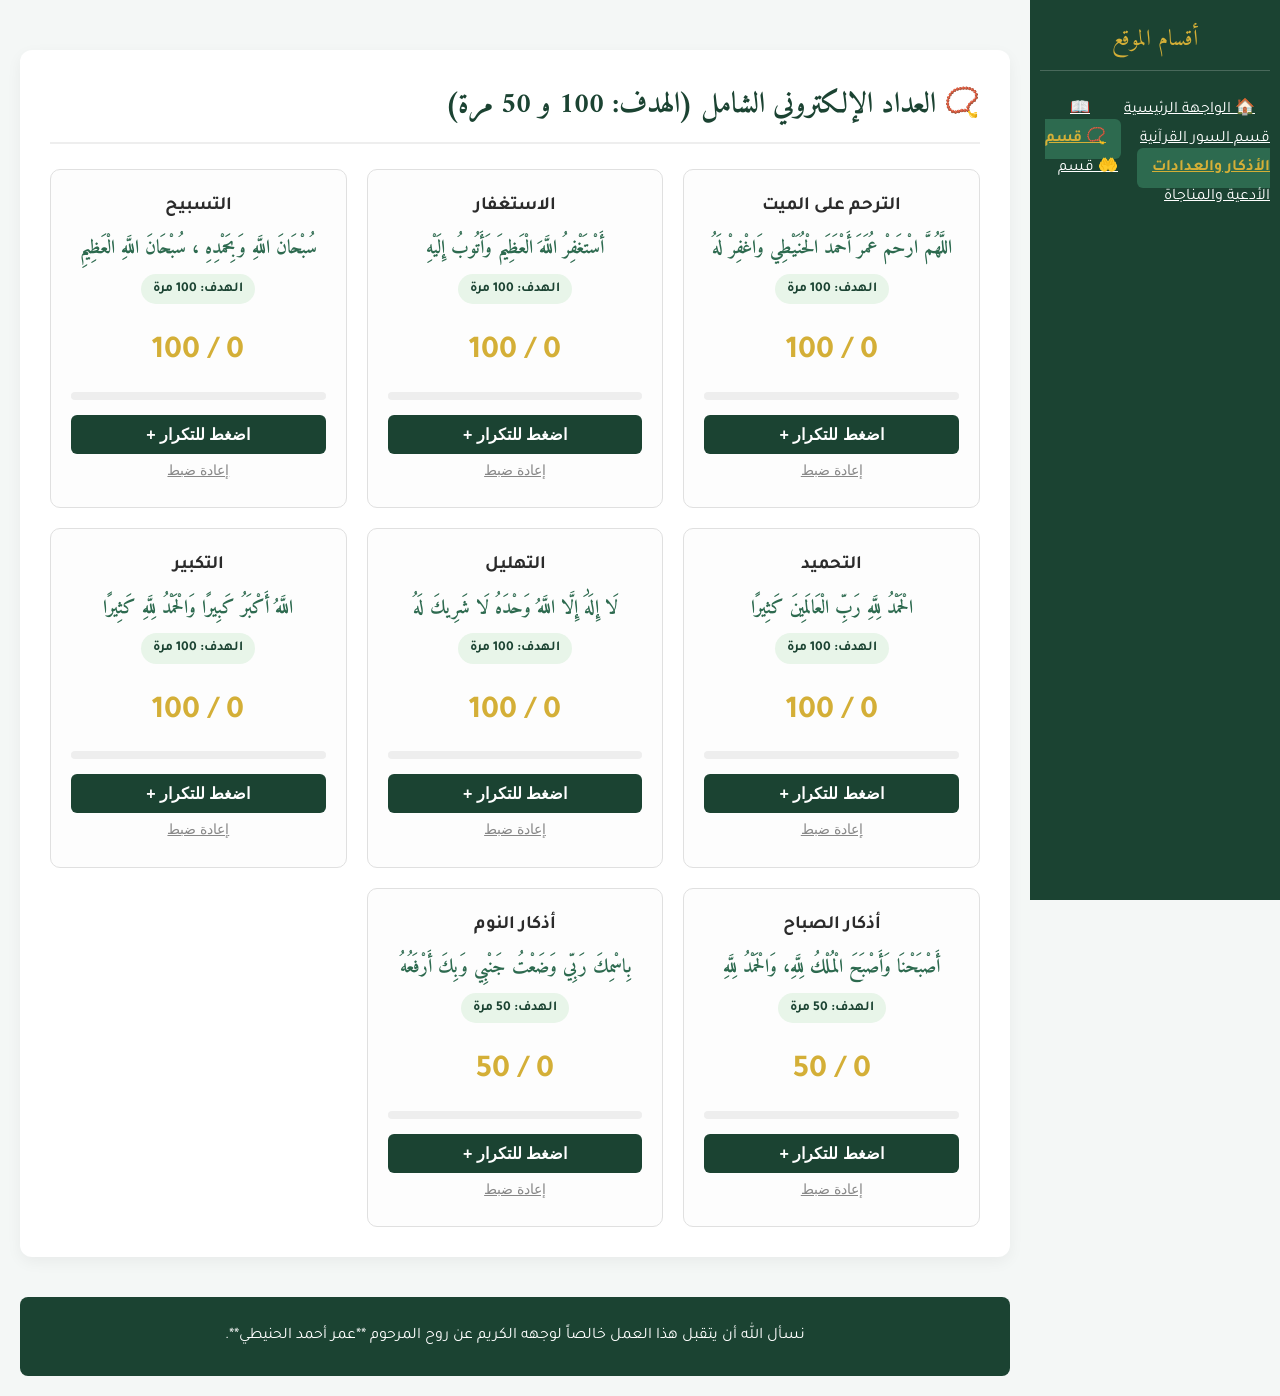
==== adhkar.html @ ff8c8790 "Create adhkar.html" ====
<!DOCTYPE html>
<html lang="ar" dir="rtl">
<head>
    <meta charset="UTF-8">
    <meta name="viewport" content="width=device-width, initial-scale=1.0">
    <title>الأذكار والعدادات - عمر أحمد الحنيطي</title>
    <link rel="stylesheet" href="style.css">
    <link rel="preconnect" href="https://fonts.googleapis.com">
    <link rel="preconnect" href="https://fonts.gstatic.com" crossorigin>
    <link href="https://fonts.googleapis.com/css2?family=Amiri:wght@400;700&family=Tajawal:wght@400;500;700&display=swap" rel="stylesheet">
</head>
<body>

    <aside class="sidebar">
        <div class="sidebar-title">أقسام الموقع</div>
        <a href="index.html" class="nav-btn">🏠 الواجهة الرئيسية</a>
        <a href="surahs.html" class="nav-btn">📖 قسم السور القرآنية</a>
        <a href="adhkar.html" class="nav-btn active">📿 قسم الأذكار والعدادات</a>
        <a href="duas.html" class="nav-btn">🤲 قسم الأدعية والمناجاة</a>
    </aside>

    <div class="main-content">
        <main class="container" style="padding-top: 30px;">
            <section class="card">
                <h2><span class="icon">📿</span> العداد الإلكتروني الشامل (الهدف: 100 و 50 مرة)</h2>
                <div class="counter-grid">
                    
                    <div class="counter-card">
                        <h3>الترحم على الميت</h3>
                        <p class="dhikr-text">اللَّهُمَّ ارْحَمْ عُمَرَ أَحْمَدَ الْحُنَيْطِي وَاغْفِرْ لَهُ</p>
                        <div class="target-badge">الهدف: 100 مرة</div>
                        <div class="count-display"><span id="taraham-count">0</span> / 100</div>
                        <div class="progress-bar"><div class="progress-fill" id="taraham-progress"></div></div>
                        <button class="btn-count" onclick="increment('taraham', 100)">اضغط للتكرار +</button>
                        <button class="btn-reset" onclick="resetCount('taraham')">إعادة ضبط</button>
                    </div>

                    <div class="counter-card">
                        <h3>الاستغفار</h3>
                        <p class="dhikr-text">أَسْتَغْفِرُ اللَّهَ الْعَظِيمَ وَأَتُوبُ إِلَيْهِ</p>
                        <div class="target-badge">الهدف: 100 مرة</div>
                        <div class="count-display"><span id="istighfar-count">0</span> / 100</div>
                        <div class="progress-bar"><div class="progress-fill" id="istighfar-progress"></div></div>
                        <button class="btn-count" onclick="increment('istighfar', 100)">اضغط للتكرار +</button>
                        <button class="btn-reset" onclick="resetCount('istighfar')">إعادة ضبط</button>
                    </div>

                    <div class="counter-card">
                        <h3>التسبيح</h3>
                        <p class="dhikr-text">سُبْحَانَ اللَّهِ وَبِحَمْدِهِ ، سُبْحَانَ اللَّهِ الْعَظِيمِ</p>
                        <div class="target-badge">الهدف: 100 مرة</div>
                        <div class="count-display"><span id="tasbeeh-count">0</span> / 100</div>
                        <div class="progress-bar"><div class="progress-fill" id="tasbeeh-progress"></div></div>
                        <button class="btn-count" onclick="increment('tasbeeh', 100)">اضغط للتكرار +</button>
                        <button class="btn-reset" onclick="resetCount('tasbeeh')">إعادة ضبط</button>
                    </div>

                    <div class="counter-card">
                        <h3>التحميد</h3>
                        <p class="dhikr-text">الْحَمْدُ لِلَّهِ رَبِّ الْعَالَمِينَ كَثِيرًا</p>
                        <div class="target-badge">الهدف: 100 مرة</div>
                        <div class="count-display"><span id="tahmeed-count">0</span> / 100</div>
                        <div class="progress-bar"><div class="progress-fill" id="tahmeed-progress"></div></div>
                        <button class="btn-count" onclick="increment('tahmeed', 100)">اضغط للتكرار +</button>
                        <button class="btn-reset" onclick="resetCount('tahmeed')">إعادة ضبط</button>
                    </div>

                    <div class="counter-card">
                        <h3>التهليل</h3>
                        <p class="dhikr-text">لَا إِلَٰهَ إِلَّا اللَّهُ وَحْدَهُ لَا شَرِيكَ لَهُ</p>
                        <div class="target-badge">الهدف: 100 مرة</div>
                        <div class="count-display"><span id="tahleel-count">0</span> / 100</div>
                        <div class="progress-bar"><div class="progress-fill" id="tahleel-progress"></div></div>
                        <button class="btn-count" onclick="increment('tahleel', 100)">اضغط للتكرار +</button>
                        <button class="btn-reset" onclick="resetCount('tahleel')">إعادة ضبط</button>
                    </div>

                    <div class="counter-card">
                        <h3>التكبير</h3>
                        <p class="dhikr-text">اللَّهُ أَكْبَرُ كَبِيرًا وَالْحَمْدُ لِلَّهِ كَثِيرًا</p>
                        <div class="target-badge">الهدف: 100 مرة</div>
                        <div class="count-display"><span id="takbeer-count">0</span> / 100</div>
                        <div class="progress-bar"><div class="progress-fill" id="takbeer-progress"></div></div>
                        <button class="btn-count" onclick="increment('takbeer', 100)">اضغط للتكرار +</button>
                        <button class="btn-reset" onclick="resetCount('takbeer')">إعادة ضبط</button>
                    </div>

                    <div class="counter-card">
                        <h3>أذكار الصباح</h3>
                        <p class="dhikr-text">أَصْبَحْنَا وَأَصْبَحَ الْمُلْكُ لِلَّهِ، وَالْحَمْدُ لِلَّهِ</p>
                        <div class="target-badge">الهدف: 50 مرة</div>
                        <div class="count-display"><span id="sabah-count">0</span> / 50</div>
                        <div class="progress-bar"><div class="progress-fill" id="sabah-progress"></div></div>
                        <button class="btn-count" onclick="increment('sabah', 50)">اضغط للتكرار +</button>
                        <button class="btn-reset" onclick="resetCount('sabah')">إعادة ضبط</button>
                    </div>

                    <div class="counter-card">
                        <h3>أذكار النوم</h3>
                        <p class="dhikr-text">بِاسْمِكَ رَبِّي وَضَعْتُ جَنْبِي وَبِكَ أَرْفَعُهُ</p>
                        <div class="target-badge">الهدف: 50 مرة</div>
                        <div class="count-display"><span id="nawm-count">0</span> / 50</div>
                        <div class="progress-bar"><div class="progress-fill" id="nawm-progress"></div></div>
                        <button class="btn-count" onclick="increment('nawm', 50)">اضغط للتكرار +</button>
                        <button class="btn-reset" onclick="resetCount('nawm')">إعادة ضبط</button>
                    </div>

                </div>
            </section>
        </main>

        <footer>
            <div class="container">
                <p>نسأل الله أن يتقبل هذا العمل خالصاً لوجهه الكريم عن روح المرحوم **عمر أحمد الحنيطي**.</p>
            </div>
        </footer>
    </div>

    <script src="script.js"></script>
</body>
</html>
---- style.css ----
:root {
    --primary-color: #1b4332;
    --secondary-color: #2d6a4f;
    --accent-color: #d4af37;
    --bg-color: #f4f7f6;
    --card-bg: #ffffff;
    --text-color: #2b2b2b;
}

* { box-sizing: border-box; margin: 0; padding: 0; }
body { font-family: 'Tajawal', sans-serif; background-color: var(--bg-color); color: var(--text-color); line-height: 1.8; display: flex; }

/* الشريط الجانبي للتنقل */
.sidebar {
    width: 250px;
    background: var(--primary-color);
    color: white;
    min-height: 100vh;
    padding: 20px 10px;
    position: fixed;
    right: 0;
    top: 0;
}

.sidebar-title {
    font-family: 'Amiri', serif;
    font-size: 1.4rem;
    color: var(--accent-color);
    text-align: center;
    margin-bottom: 25px;
    border-bottom: 1px solid rgba(255,255,255,0.2);
    padding-bottom: 10px;
}

.nav-btn {
    width: 100%;
    background: none;
    border: none;
    color: white;
    padding: 12px 15px;
    text-align: right;
    font-size: 1rem;
    cursor: pointer;
    border-radius: 6px;
    margin-bottom: 8px;
    transition: background 0.3s;
    font-family: 'Tajawal', sans-serif;
}

.nav-btn:hover, .nav-btn.active {
    background: var(--secondary-color);
    color: var(--accent-color);
    font-weight: bold;
}

/* المحتوى الرئيسي */
.main-content {
    margin-right: 250px;
    width: calc(100% - 250px);
    padding: 20px;
}

.hidden { display: none; }

.hero {
    background: linear-gradient(135deg, var(--primary-color), var(--secondary-color));
    color: #ffffff; text-align: center; padding: 40px 20px; border-radius: 12px; border-bottom: 5px solid var(--accent-color); margin-bottom: 25px;
}
.bismillah { font-family: 'Amiri', serif; font-size: 1.4rem; color: var(--accent-color); display: block; }
.welcome-msg { font-size: 1.4rem; font-weight: 500; margin-top: 10px; }
.hero .name { font-family: 'Amiri', serif; font-size: 2.6rem; color: var(--accent-color); margin: 10px 0; }

.fatiha-box { background: rgba(255,255,255,0.1); padding: 20px; border-radius: 10px; margin-top: 20px; border: 1px solid var(--accent-color); }
.fatiha-box h3 { font-family: 'Amiri', serif; color: var(--accent-color); font-size: 1.5rem; }

.card { background: var(--card-bg); border-radius: 12px; padding: 30px; box-shadow: 0 5px 15px rgba(0,0,0,0.05); }
.card h2 { font-family: 'Amiri', serif; color: var(--primary-color); border-bottom: 2px solid #eee; padding-bottom: 10px; margin-bottom: 25px; font-size: 1.8rem; }

.sub-header { font-family: 'Amiri', serif; color: var(--secondary-color); font-size: 1.3rem; margin-bottom: 15px; border-right: 4px solid var(--accent-color); padding-right: 10px; }

.quran-item { background: #fafafa; border-right: 4px solid var(--secondary-color); padding: 20px; margin-bottom: 20px; border-radius: 8px; }
.reciter-select select { padding: 5px 10px; border-radius: 4px; border: 1px solid #ccc; font-family: 'Tajawal', sans-serif; }
.quran-item audio { width: 100%; margin-top: 10px; }

.counter-grid { display: grid; grid-template-columns: repeat(auto-fit, minmax(260px, 1fr)); gap: 20px; }
.counter-card { background: #fdfdfd; border: 1px solid #e0e0e0; border-radius: 10px; padding: 20px; text-align: center; }

.target-badge { display: inline-block; background: #e8f5e9; color: var(--primary-color); padding: 3px 12px; border-radius: 20px; font-size: 0.85rem; font-weight: bold; margin-bottom: 10px; }
.dhikr-text { font-family: 'Amiri', serif; font-size: 1.2rem; font-weight: bold; color: var(--secondary-color); min-height: 50px; display: flex; align-items: center; justify-content: center; }

.count-display { font-size: 2rem; font-weight: bold; color: var(--accent-color); margin: 10px 0; }
.progress-bar { width: 100%; height: 8px; background: #eee; border-radius: 4px; overflow: hidden; margin-bottom: 15px; }
.progress-fill { height: 100%; width: 0%; background: var(--accent-color); transition: width 0.3s ease; }

.btn-count { width: 100%; background-color: var(--primary-color); color: white; border: none; padding: 10px; font-size: 1rem; font-weight: bold; border-radius: 6px; cursor: pointer; }
.btn-reset { background: none; border: none; color: #888; font-size: 0.85rem; margin-top: 8px; cursor: pointer; text-decoration: underline; }

.dua-grid { display: grid; grid-template-columns: repeat(auto-fit, minmax(280px, 1fr)); gap: 15px; }
.dua-box { background: #fafafa; border-right: 4px solid var(--accent-color); padding: 15px; border-radius: 6px; font-family: 'Amiri', serif; font-size: 1.2rem; }

footer { text-align: center; padding: 25px 0; background: var(--primary-color); color: white; margin-top: 40px; border-radius: 8px; }
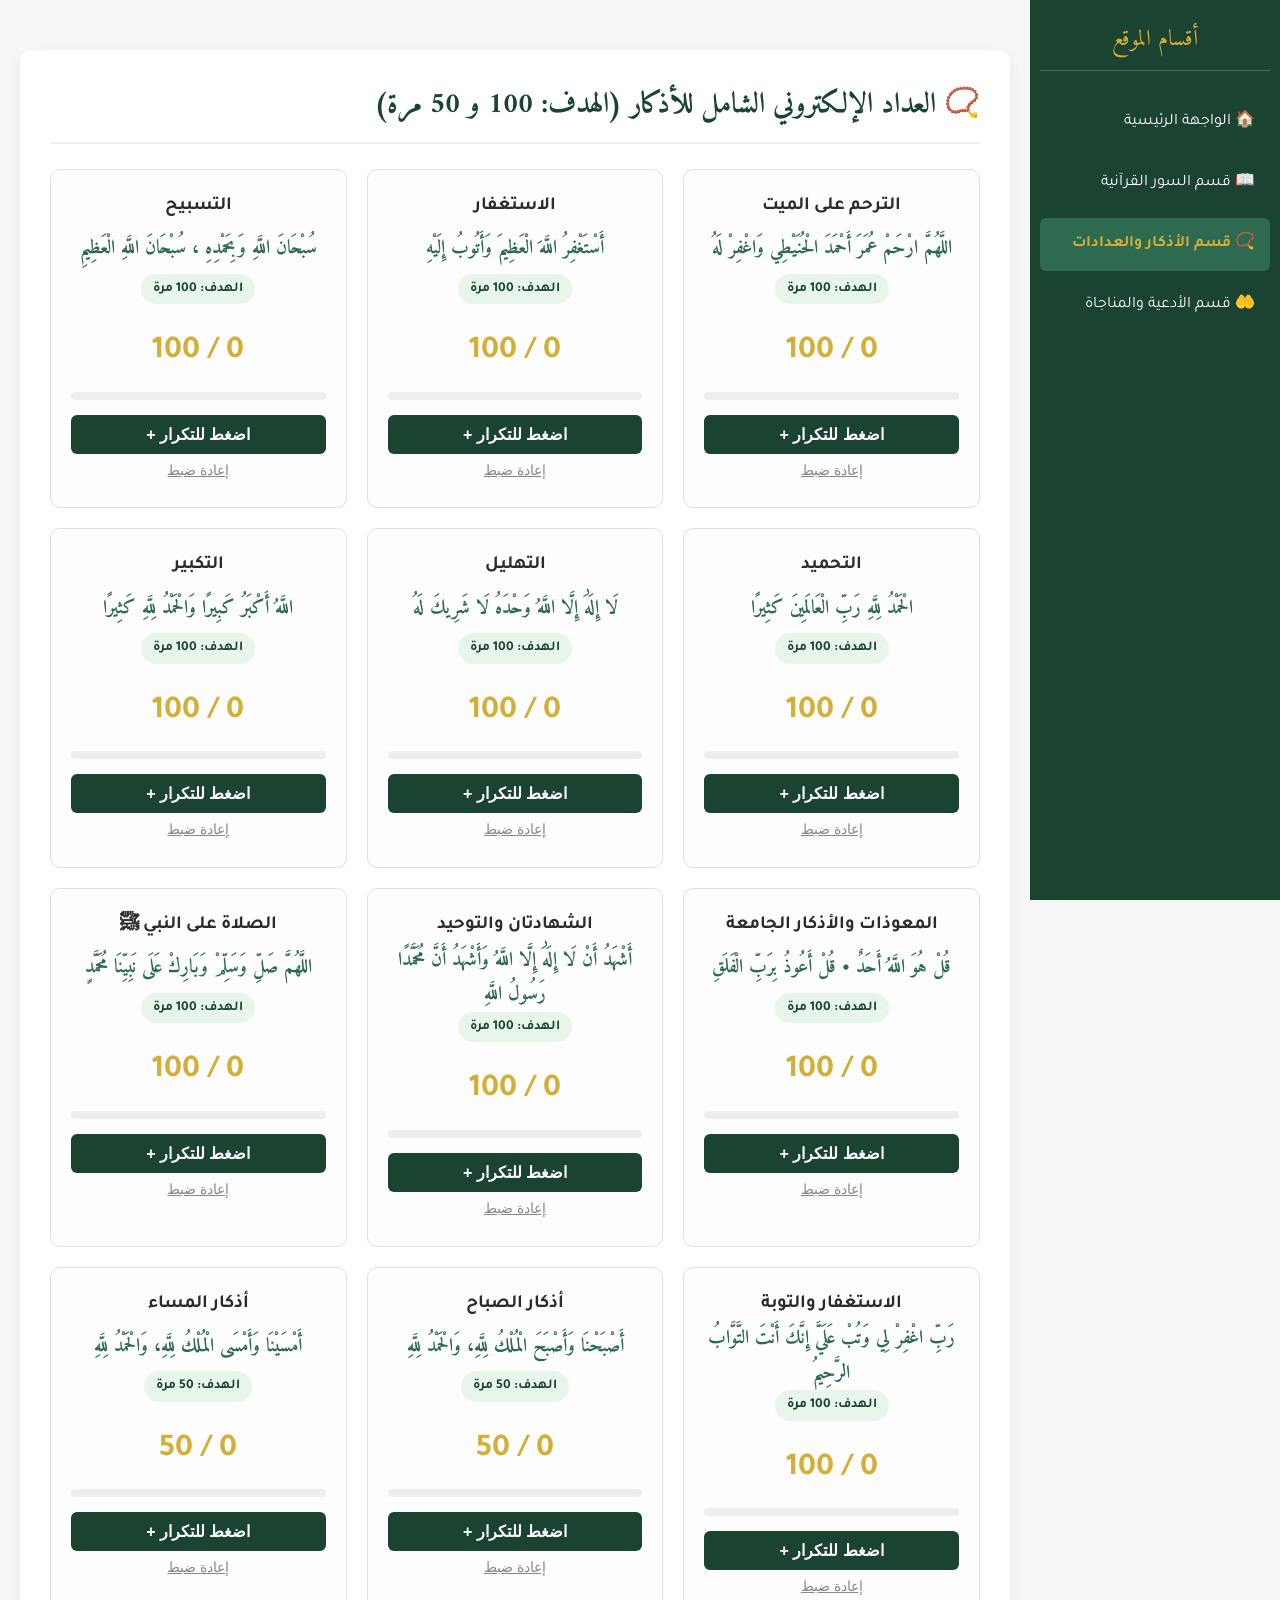
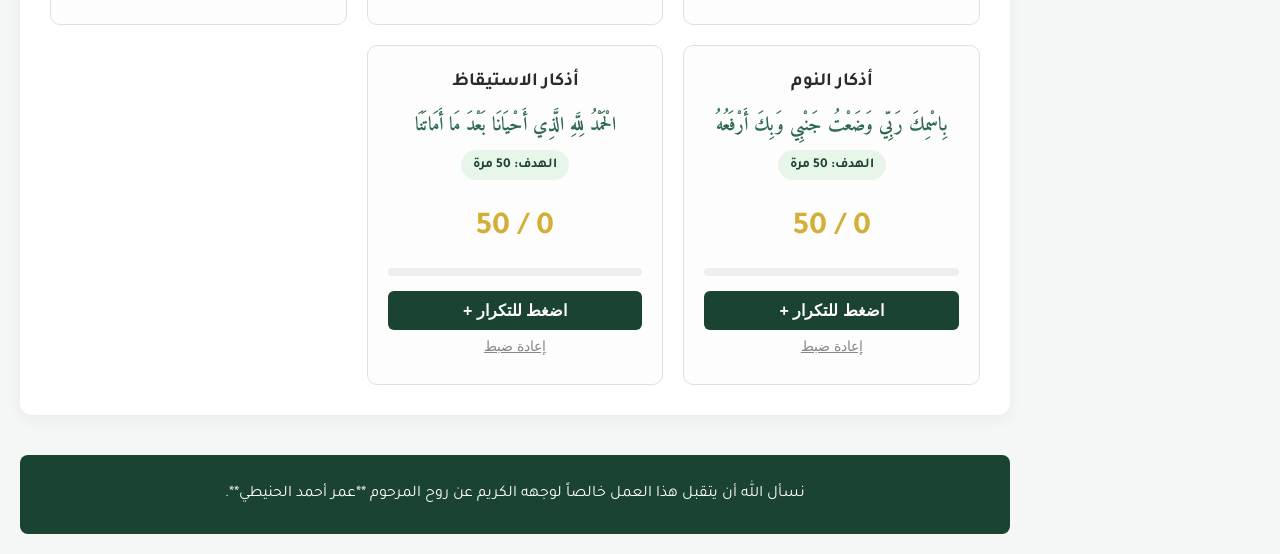
==== commit 28ac6880: "Update adhkar.html" ====
--- a/adhkar.html
+++ b/adhkar.html
@@ -22,7 +22,7 @@
     <div class="main-content">
         <main class="container" style="padding-top: 30px;">
             <section class="card">
-                <h2><span class="icon">📿</span> العداد الإلكتروني الشامل (الهدف: 100 و 50 مرة)</h2>
+                <h2><span class="icon">📿</span> العداد الإلكتروني الشامل للأذكار (الهدف: 100 و 50 مرة)</h2>
                 <div class="counter-grid">
                     
                     <div class="counter-card">
@@ -86,6 +86,46 @@
                     </div>
 
                     <div class="counter-card">
+                        <h3>المعوذات والأذكار الجامعة</h3>
+                        <p class="dhikr-text">قُلْ هُوَ اللَّهُ أَحَدٌ • قُلْ أَعُوذُ بِرَبِّ الْفَلَقِ</p>
+                        <div class="target-badge">الهدف: 100 مرة</div>
+                        <div class="count-display"><span id="muawidhat-count">0</span> / 100</div>
+                        <div class="progress-bar"><div class="progress-fill" id="muawidhat-progress"></div></div>
+                        <button class="btn-count" onclick="increment('muawidhat', 100)">اضغط للتكرار +</button>
+                        <button class="btn-reset" onclick="resetCount('muawidhat')">إعادة ضبط</button>
+                    </div>
+
+                    <div class="counter-card">
+                        <h3>الشهادتان والتوحيد</h3>
+                        <p class="dhikr-text">أَشْهَدُ أَنْ لَا إِلَٰهَ إِلَّا اللَّهُ وَأَشْهَدُ أَنَّ مُحَمَّدًا رَسُولُ اللَّهِ</p>
+                        <div class="target-badge">الهدف: 100 مرة</div>
+                        <div class="count-display"><span id="shahaada-count">0</span> / 100</div>
+                        <div class="progress-bar"><div class="progress-fill" id="shahaada-progress"></div></div>
+                        <button class="btn-count" onclick="increment('shahaada', 100)">اضغط للتكرار +</button>
+                        <button class="btn-reset" onclick="resetCount('shahaada')">إعادة ضبط</button>
+                    </div>
+
+                    <div class="counter-card">
+                        <h3>الصلاة على النبي ﷺ</h3>
+                        <p class="dhikr-text">اللَّهُمَّ صَلِّ وَسَلِّمْ وَبَارِكْ عَلَى نَبِيِّنَا مُحَمَّدٍ</p>
+                        <div class="target-badge">الهدف: 100 مرة</div>
+                        <div class="count-display"><span id="salawat-count">0</span> / 100</div>
+                        <div class="progress-bar"><div class="progress-fill" id="salawat-progress"></div></div>
+                        <button class="btn-count" onclick="increment('salawat', 100)">اضغط للتكرار +</button>
+                        <button class="btn-reset" onclick="resetCount('salawat')">إعادة ضبط</button>
+                    </div>
+
+                    <div class="counter-card">
+                        <h3>الاستغفار والتوبة</h3>
+                        <p class="dhikr-text">رَبِّ اغْفِرْ لِي وَتُبْ عَلَيَّ إِنَّكَ أَنْتَ التَّوَّابُ الرَّحِيمُ</p>
+                        <div class="target-badge">الهدف: 100 مرة</div>
+                        <div class="count-display"><span id="tawba-count">0</span> / 100</div>
+                        <div class="progress-bar"><div class="progress-fill" id="tawba-progress"></div></div>
+                        <button class="btn-count" onclick="increment('tawba', 100)">اضغط للتكرار +</button>
+                        <button class="btn-reset" onclick="resetCount('tawba')">إعادة ضبط</button>
+                    </div>
+
+                    <div class="counter-card">
                         <h3>أذكار الصباح</h3>
                         <p class="dhikr-text">أَصْبَحْنَا وَأَصْبَحَ الْمُلْكُ لِلَّهِ، وَالْحَمْدُ لِلَّهِ</p>
                         <div class="target-badge">الهدف: 50 مرة</div>
@@ -96,6 +136,16 @@
                     </div>
 
                     <div class="counter-card">
+                        <h3>أذكار المساء</h3>
+                        <p class="dhikr-text">أَمْسَيْنَا وَأَمْسَى الْمُلْكُ لِلَّهِ، وَالْحَمْدُ لِلَّهِ</p>
+                        <div class="target-badge">الهدف: 50 مرة</div>
+                        <div class="count-display"><span id="masaa-count">0</span> / 50</div>
+                        <div class="progress-bar"><div class="progress-fill" id="masaa-progress"></div></div>
+                        <button class="btn-count" onclick="increment('masaa', 50)">اضغط للتكرار +</button>
+                        <button class="btn-reset" onclick="resetCount('masaa')">إعادة ضبط</button>
+                    </div>
+
+                    <div class="counter-card">
                         <h3>أذكار النوم</h3>
                         <p class="dhikr-text">بِاسْمِكَ رَبِّي وَضَعْتُ جَنْبِي وَبِكَ أَرْفَعُهُ</p>
                         <div class="target-badge">الهدف: 50 مرة</div>
@@ -103,6 +153,16 @@
                         <div class="progress-bar"><div class="progress-fill" id="nawm-progress"></div></div>
                         <button class="btn-count" onclick="increment('nawm', 50)">اضغط للتكرار +</button>
                         <button class="btn-reset" onclick="resetCount('nawm')">إعادة ضبط</button>
+                    </div>
+
+                    <div class="counter-card">
+                        <h3>أذكار الاستيقاظ</h3>
+                        <p class="dhikr-text">الْحَمْدُ لِلَّهِ الَّذِي أَحْيَانَا بَعْدَ مَا أَمَاتَنَا</p>
+                        <div class="target-badge">الهدف: 50 مرة</div>
+                        <div class="count-display"><span id="istiyqath-count">0</span> / 50</div>
+                        <div class="progress-bar"><div class="progress-fill" id="istiyqath-progress"></div></div>
+                        <button class="btn-count" onclick="increment('istiyqath', 50)">اضغط للتكرار +</button>
+                        <button class="btn-reset" onclick="resetCount('istiyqath')">إعادة ضبط</button>
                     </div>
 
                 </div>
--- a/style.css
+++ b/style.css
@@ -33,6 +33,7 @@
 }
 
 .nav-btn {
+    display: block;
     width: 100%;
     background: none;
     border: none;
@@ -40,6 +41,7 @@
     padding: 12px 15px;
     text-align: right;
     font-size: 1rem;
+    text-decoration: none;
     cursor: pointer;
     border-radius: 6px;
     margin-bottom: 8px;
@@ -60,27 +62,29 @@
     padding: 20px;
 }
 
-.hidden { display: none; }
-
 .hero {
     background: linear-gradient(135deg, var(--primary-color), var(--secondary-color));
-    color: #ffffff; text-align: center; padding: 40px 20px; border-radius: 12px; border-bottom: 5px solid var(--accent-color); margin-bottom: 25px;
+    color: #ffffff; text-align: center; padding: 50px 20px; border-radius: 12px; border-bottom: 5px solid var(--accent-color); margin-bottom: 25px;
 }
 .bismillah { font-family: 'Amiri', serif; font-size: 1.4rem; color: var(--accent-color); display: block; }
-.welcome-msg { font-size: 1.4rem; font-weight: 500; margin-top: 10px; }
-.hero .name { font-family: 'Amiri', serif; font-size: 2.6rem; color: var(--accent-color); margin: 10px 0; }
+.welcome-msg { font-size: 1.5rem; font-weight: 500; margin-top: 10px; }
+.hero .name { font-family: 'Amiri', serif; font-size: 2.8rem; color: var(--accent-color); margin: 10px 0; }
+.dua-header { font-size: 1.1rem; opacity: 0.9; }
 
-.fatiha-box { background: rgba(255,255,255,0.1); padding: 20px; border-radius: 10px; margin-top: 20px; border: 1px solid var(--accent-color); }
-.fatiha-box h3 { font-family: 'Amiri', serif; color: var(--accent-color); font-size: 1.5rem; }
+.fatiha-box { background: rgba(255,255,255,0.1); padding: 25px; border-radius: 10px; margin-top: 25px; border: 1px solid var(--accent-color); }
+.fatiha-box h3 { font-family: 'Amiri', serif; color: var(--accent-color); font-size: 1.6rem; margin-bottom: 10px; }
 
 .card { background: var(--card-bg); border-radius: 12px; padding: 30px; box-shadow: 0 5px 15px rgba(0,0,0,0.05); }
 .card h2 { font-family: 'Amiri', serif; color: var(--primary-color); border-bottom: 2px solid #eee; padding-bottom: 10px; margin-bottom: 25px; font-size: 1.8rem; }
 
-.sub-header { font-family: 'Amiri', serif; color: var(--secondary-color); font-size: 1.3rem; margin-bottom: 15px; border-right: 4px solid var(--accent-color); padding-right: 10px; }
+.sub-header { font-family: 'Amiri', serif; color: var(--secondary-color); font-size: 1.4rem; margin-bottom: 15px; border-right: 4px solid var(--accent-color); padding-right: 10px; }
 
 .quran-item { background: #fafafa; border-right: 4px solid var(--secondary-color); padding: 20px; margin-bottom: 20px; border-radius: 8px; }
+.reciter-select { margin-bottom: 10px; font-weight: bold; }
 .reciter-select select { padding: 5px 10px; border-radius: 4px; border: 1px solid #ccc; font-family: 'Tajawal', sans-serif; }
-.quran-item audio { width: 100%; margin-top: 10px; }
+.quran-item audio { width: 100%; margin-top: 5px; }
+
+.quran-text { font-family: 'Amiri', serif; font-size: 1.3rem; color: #333; line-height: 2.2; background: #fff; padding: 15px; border-radius: 6px; border: 1px solid #eee; }
 
 .counter-grid { display: grid; grid-template-columns: repeat(auto-fit, minmax(260px, 1fr)); gap: 20px; }
 .counter-card { background: #fdfdfd; border: 1px solid #e0e0e0; border-radius: 10px; padding: 20px; text-align: center; }
@@ -93,9 +97,11 @@
 .progress-fill { height: 100%; width: 0%; background: var(--accent-color); transition: width 0.3s ease; }
 
 .btn-count { width: 100%; background-color: var(--primary-color); color: white; border: none; padding: 10px; font-size: 1rem; font-weight: bold; border-radius: 6px; cursor: pointer; }
+.btn-count:hover { background-color: var(--secondary-color); }
 .btn-reset { background: none; border: none; color: #888; font-size: 0.85rem; margin-top: 8px; cursor: pointer; text-decoration: underline; }
 
 .dua-grid { display: grid; grid-template-columns: repeat(auto-fit, minmax(280px, 1fr)); gap: 15px; }
 .dua-box { background: #fafafa; border-right: 4px solid var(--accent-color); padding: 15px; border-radius: 6px; font-family: 'Amiri', serif; font-size: 1.2rem; }
+.dua-num { font-weight: bold; color: var(--primary-color); margin-left: 8px; }
 
 footer { text-align: center; padding: 25px 0; background: var(--primary-color); color: white; margin-top: 40px; border-radius: 8px; }
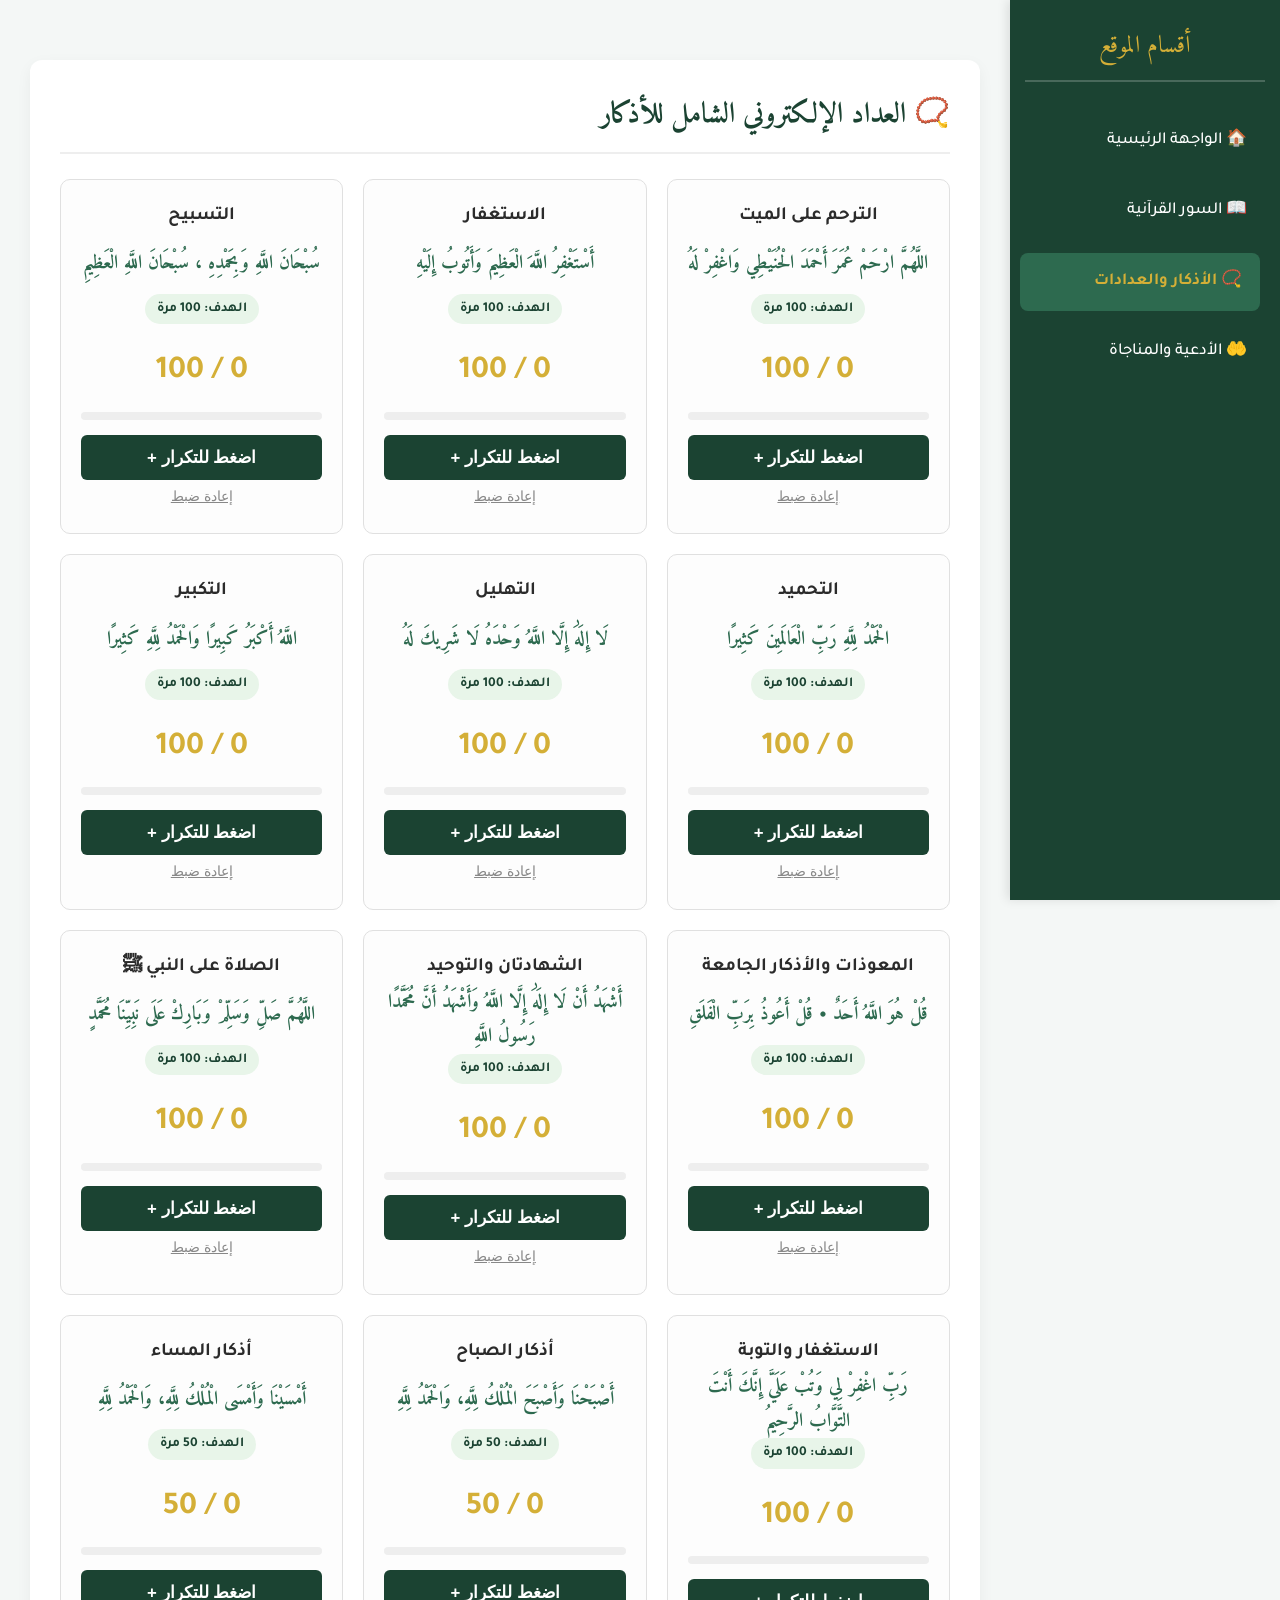
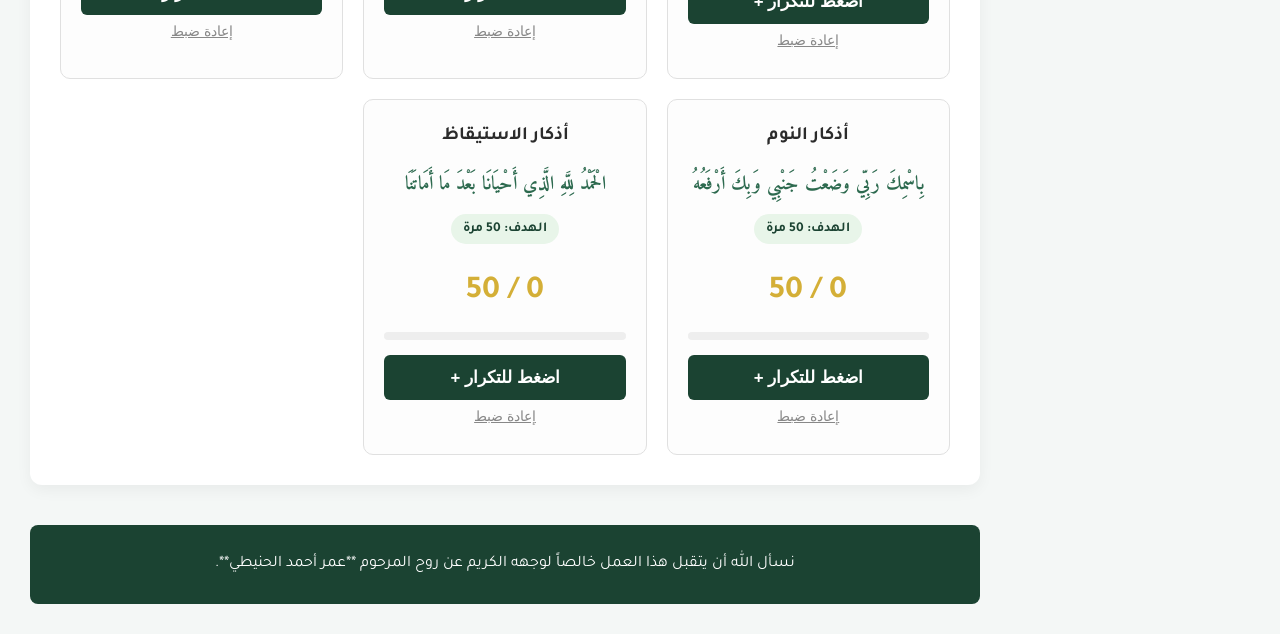
==== commit 7f89af1a: "Update adhkar.html" ====
--- a/adhkar.html
+++ b/adhkar.html
@@ -14,17 +14,18 @@
     <aside class="sidebar">
         <div class="sidebar-title">أقسام الموقع</div>
         <a href="index.html" class="nav-btn">🏠 الواجهة الرئيسية</a>
-        <a href="surahs.html" class="nav-btn">📖 قسم السور القرآنية</a>
-        <a href="adhkar.html" class="nav-btn active">📿 قسم الأذكار والعدادات</a>
-        <a href="duas.html" class="nav-btn">🤲 قسم الأدعية والمناجاة</a>
+        <a href="surahs.html" class="nav-btn">📖 السور القرآنية</a>
+        <a href="adhkar.html" class="nav-btn active">📿 الأذكار والعدادات</a>
+        <a href="duas.html" class="nav-btn">🤲 الأدعية والمناجاة</a>
     </aside>
 
     <div class="main-content">
         <main class="container" style="padding-top: 30px;">
             <section class="card">
-                <h2><span class="icon">📿</span> العداد الإلكتروني الشامل للأذكار (الهدف: 100 و 50 مرة)</h2>
+                <h2><span class="icon">📿</span> العداد الإلكتروني الشامل للأذكار</h2>
                 <div class="counter-grid">
                     
+                    <!-- 1. الترحم 100 -->
                     <div class="counter-card">
                         <h3>الترحم على الميت</h3>
                         <p class="dhikr-text">اللَّهُمَّ ارْحَمْ عُمَرَ أَحْمَدَ الْحُنَيْطِي وَاغْفِرْ لَهُ</p>
@@ -35,6 +36,7 @@
                         <button class="btn-reset" onclick="resetCount('taraham')">إعادة ضبط</button>
                     </div>
 
+                    <!-- 2. الاستغفار 100 -->
                     <div class="counter-card">
                         <h3>الاستغفار</h3>
                         <p class="dhikr-text">أَسْتَغْفِرُ اللَّهَ الْعَظِيمَ وَأَتُوبُ إِلَيْهِ</p>
@@ -45,6 +47,7 @@
                         <button class="btn-reset" onclick="resetCount('istighfar')">إعادة ضبط</button>
                     </div>
 
+                    <!-- 3. التسبيح 100 -->
                     <div class="counter-card">
                         <h3>التسبيح</h3>
                         <p class="dhikr-text">سُبْحَانَ اللَّهِ وَبِحَمْدِهِ ، سُبْحَانَ اللَّهِ الْعَظِيمِ</p>
@@ -55,6 +58,7 @@
                         <button class="btn-reset" onclick="resetCount('tasbeeh')">إعادة ضبط</button>
                     </div>
 
+                    <!-- 4. التحميد 100 -->
                     <div class="counter-card">
                         <h3>التحميد</h3>
                         <p class="dhikr-text">الْحَمْدُ لِلَّهِ رَبِّ الْعَالَمِينَ كَثِيرًا</p>
@@ -65,6 +69,7 @@
                         <button class="btn-reset" onclick="resetCount('tahmeed')">إعادة ضبط</button>
                     </div>
 
+                    <!-- 5. التهليل 100 -->
                     <div class="counter-card">
                         <h3>التهليل</h3>
                         <p class="dhikr-text">لَا إِلَٰهَ إِلَّا اللَّهُ وَحْدَهُ لَا شَرِيكَ لَهُ</p>
@@ -75,6 +80,7 @@
                         <button class="btn-reset" onclick="resetCount('tahleel')">إعادة ضبط</button>
                     </div>
 
+                    <!-- 6. التكبير 100 -->
                     <div class="counter-card">
                         <h3>التكبير</h3>
                         <p class="dhikr-text">اللَّهُ أَكْبَرُ كَبِيرًا وَالْحَمْدُ لِلَّهِ كَثِيرًا</p>
@@ -85,6 +91,7 @@
                         <button class="btn-reset" onclick="resetCount('takbeer')">إعادة ضبط</button>
                     </div>
 
+                    <!-- 7. المعوذات والأذكار الجامعة 100 -->
                     <div class="counter-card">
                         <h3>المعوذات والأذكار الجامعة</h3>
                         <p class="dhikr-text">قُلْ هُوَ اللَّهُ أَحَدٌ • قُلْ أَعُوذُ بِرَبِّ الْفَلَقِ</p>
@@ -95,6 +102,7 @@
                         <button class="btn-reset" onclick="resetCount('muawidhat')">إعادة ضبط</button>
                     </div>
 
+                    <!-- 8. الشهادتان والتوحيد 100 -->
                     <div class="counter-card">
                         <h3>الشهادتان والتوحيد</h3>
                         <p class="dhikr-text">أَشْهَدُ أَنْ لَا إِلَٰهَ إِلَّا اللَّهُ وَأَشْهَدُ أَنَّ مُحَمَّدًا رَسُولُ اللَّهِ</p>
@@ -105,6 +113,7 @@
                         <button class="btn-reset" onclick="resetCount('shahaada')">إعادة ضبط</button>
                     </div>
 
+                    <!-- 9. الصلاة على النبي 100 -->
                     <div class="counter-card">
                         <h3>الصلاة على النبي ﷺ</h3>
                         <p class="dhikr-text">اللَّهُمَّ صَلِّ وَسَلِّمْ وَبَارِكْ عَلَى نَبِيِّنَا مُحَمَّدٍ</p>
@@ -115,6 +124,7 @@
                         <button class="btn-reset" onclick="resetCount('salawat')">إعادة ضبط</button>
                     </div>
 
+                    <!-- 10. الاستغفار والتوبة 100 -->
                     <div class="counter-card">
                         <h3>الاستغفار والتوبة</h3>
                         <p class="dhikr-text">رَبِّ اغْفِرْ لِي وَتُبْ عَلَيَّ إِنَّكَ أَنْتَ التَّوَّابُ الرَّحِيمُ</p>
@@ -125,6 +135,7 @@
                         <button class="btn-reset" onclick="resetCount('tawba')">إعادة ضبط</button>
                     </div>
 
+                    <!-- 11. أذكار الصباح 50 -->
                     <div class="counter-card">
                         <h3>أذكار الصباح</h3>
                         <p class="dhikr-text">أَصْبَحْنَا وَأَصْبَحَ الْمُلْكُ لِلَّهِ، وَالْحَمْدُ لِلَّهِ</p>
@@ -135,6 +146,7 @@
                         <button class="btn-reset" onclick="resetCount('sabah')">إعادة ضبط</button>
                     </div>
 
+                    <!-- 12. أذكار المساء 50 -->
                     <div class="counter-card">
                         <h3>أذكار المساء</h3>
                         <p class="dhikr-text">أَمْسَيْنَا وَأَمْسَى الْمُلْكُ لِلَّهِ، وَالْحَمْدُ لِلَّهِ</p>
@@ -145,6 +157,7 @@
                         <button class="btn-reset" onclick="resetCount('masaa')">إعادة ضبط</button>
                     </div>
 
+                    <!-- 13. أذكار النوم 50 -->
                     <div class="counter-card">
                         <h3>أذكار النوم</h3>
                         <p class="dhikr-text">بِاسْمِكَ رَبِّي وَضَعْتُ جَنْبِي وَبِكَ أَرْفَعُهُ</p>
@@ -155,6 +168,7 @@
                         <button class="btn-reset" onclick="resetCount('nawm')">إعادة ضبط</button>
                     </div>
 
+                    <!-- 14. أذكار الاستيقاظ 50 -->
                     <div class="counter-card">
                         <h3>أذكار الاستيقاظ</h3>
                         <p class="dhikr-text">الْحَمْدُ لِلَّهِ الَّذِي أَحْيَانَا بَعْدَ مَا أَمَاتَنَا</p>
--- a/style.css
+++ b/style.css
@@ -10,98 +10,105 @@
 * { box-sizing: border-box; margin: 0; padding: 0; }
 body { font-family: 'Tajawal', sans-serif; background-color: var(--bg-color); color: var(--text-color); line-height: 1.8; display: flex; }
 
-/* الشريط الجانبي للتنقل */
+/* الشريط الجانبي المرتب */
 .sidebar {
-    width: 250px;
+    width: 270px;
     background: var(--primary-color);
     color: white;
     min-height: 100vh;
-    padding: 20px 10px;
+    padding: 25px 15px;
     position: fixed;
     right: 0;
     top: 0;
+    box-shadow: -3px 0 10px rgba(0,0,0,0.1);
 }
 
 .sidebar-title {
     font-family: 'Amiri', serif;
-    font-size: 1.4rem;
+    font-size: 1.5rem;
     color: var(--accent-color);
     text-align: center;
-    margin-bottom: 25px;
-    border-bottom: 1px solid rgba(255,255,255,0.2);
-    padding-bottom: 10px;
+    margin-bottom: 30px;
+    border-bottom: 2px solid rgba(255,255,255,0.2);
+    padding-bottom: 12px;
 }
 
 .nav-btn {
     display: block;
     width: 100%;
-    background: none;
+    background: transparent;
     border: none;
     color: white;
-    padding: 12px 15px;
+    padding: 14px 18px;
     text-align: right;
-    font-size: 1rem;
+    font-size: 1.05rem;
     text-decoration: none;
     cursor: pointer;
-    border-radius: 6px;
-    margin-bottom: 8px;
-    transition: background 0.3s;
+    border-radius: 8px;
+    margin-bottom: 12px;
+    transition: all 0.3s ease;
     font-family: 'Tajawal', sans-serif;
+    font-weight: 500;
 }
 
 .nav-btn:hover, .nav-btn.active {
     background: var(--secondary-color);
     color: var(--accent-color);
     font-weight: bold;
+    transform: translateX(-5px);
 }
 
 /* المحتوى الرئيسي */
 .main-content {
-    margin-right: 250px;
-    width: calc(100% - 250px);
-    padding: 20px;
+    margin-right: 270px;
+    width: calc(100% - 270px);
+    padding: 30px;
 }
 
 .hero {
     background: linear-gradient(135deg, var(--primary-color), var(--secondary-color));
-    color: #ffffff; text-align: center; padding: 50px 20px; border-radius: 12px; border-bottom: 5px solid var(--accent-color); margin-bottom: 25px;
+    color: #ffffff; text-align: center; padding: 50px 20px; border-radius: 12px; border-bottom: 5px solid var(--accent-color); margin-bottom: 30px;
 }
-.bismillah { font-family: 'Amiri', serif; font-size: 1.4rem; color: var(--accent-color); display: block; }
+.bismillah { font-family: 'Amiri', serif; font-size: 1.4rem; color: var(--accent-color); display: block; margin-bottom: 10px; }
 .welcome-msg { font-size: 1.5rem; font-weight: 500; margin-top: 10px; }
-.hero .name { font-family: 'Amiri', serif; font-size: 2.8rem; color: var(--accent-color); margin: 10px 0; }
+.hero .name { font-family: 'Amiri', serif; font-size: 2.8rem; color: var(--accent-color); margin: 15px 0; }
 .dua-header { font-size: 1.1rem; opacity: 0.9; }
 
-.fatiha-box { background: rgba(255,255,255,0.1); padding: 25px; border-radius: 10px; margin-top: 25px; border: 1px solid var(--accent-color); }
-.fatiha-box h3 { font-family: 'Amiri', serif; color: var(--accent-color); font-size: 1.6rem; margin-bottom: 10px; }
+.fatiha-box { background: rgba(255,255,255,0.1); padding: 25px; border-radius: 10px; margin-top: 25px; border: 1px solid var(--accent-color); text-align: center; }
+.fatiha-box h3 { font-family: 'Amiri', serif; color: var(--accent-color); font-size: 1.6rem; margin-bottom: 15px; }
 
-.card { background: var(--card-bg); border-radius: 12px; padding: 30px; box-shadow: 0 5px 15px rgba(0,0,0,0.05); }
+.card { background: var(--card-bg); border-radius: 12px; padding: 30px; margin-bottom: 30px; box-shadow: 0 5px 15px rgba(0,0,0,0.05); }
 .card h2 { font-family: 'Amiri', serif; color: var(--primary-color); border-bottom: 2px solid #eee; padding-bottom: 10px; margin-bottom: 25px; font-size: 1.8rem; }
 
-.sub-header { font-family: 'Amiri', serif; color: var(--secondary-color); font-size: 1.4rem; margin-bottom: 15px; border-right: 4px solid var(--accent-color); padding-right: 10px; }
+.sub-header { font-family: 'Amiri', serif; color: var(--secondary-color); font-size: 1.4rem; margin-top: 25px; margin-bottom: 15px; border-right: 4px solid var(--accent-color); padding-right: 10px; }
 
 .quran-item { background: #fafafa; border-right: 4px solid var(--secondary-color); padding: 20px; margin-bottom: 20px; border-radius: 8px; }
 .reciter-select { margin-bottom: 10px; font-weight: bold; }
-.reciter-select select { padding: 5px 10px; border-radius: 4px; border: 1px solid #ccc; font-family: 'Tajawal', sans-serif; }
-.quran-item audio { width: 100%; margin-top: 5px; }
+.reciter-select select { padding: 6px 12px; border-radius: 4px; border: 1px solid #ccc; font-family: 'Tajawal', sans-serif; }
+.quran-item audio { width: 100%; margin-top: 10px; }
 
-.quran-text { font-family: 'Amiri', serif; font-size: 1.3rem; color: #333; line-height: 2.2; background: #fff; padding: 15px; border-radius: 6px; border: 1px solid #eee; }
-
-.counter-grid { display: grid; grid-template-columns: repeat(auto-fit, minmax(260px, 1fr)); gap: 20px; }
+.counter-grid { display: grid; grid-template-columns: repeat(auto-fit, minmax(280px, 1fr)); gap: 20px; }
 .counter-card { background: #fdfdfd; border: 1px solid #e0e0e0; border-radius: 10px; padding: 20px; text-align: center; }
 
 .target-badge { display: inline-block; background: #e8f5e9; color: var(--primary-color); padding: 3px 12px; border-radius: 20px; font-size: 0.85rem; font-weight: bold; margin-bottom: 10px; }
-.dhikr-text { font-family: 'Amiri', serif; font-size: 1.2rem; font-weight: bold; color: var(--secondary-color); min-height: 50px; display: flex; align-items: center; justify-content: center; }
+.dhikr-text { font-family: 'Amiri', serif; font-size: 1.2rem; font-weight: bold; color: var(--secondary-color); min-height: 60px; display: flex; align-items: center; justify-content: center; }
 
 .count-display { font-size: 2rem; font-weight: bold; color: var(--accent-color); margin: 10px 0; }
 .progress-bar { width: 100%; height: 8px; background: #eee; border-radius: 4px; overflow: hidden; margin-bottom: 15px; }
 .progress-fill { height: 100%; width: 0%; background: var(--accent-color); transition: width 0.3s ease; }
 
-.btn-count { width: 100%; background-color: var(--primary-color); color: white; border: none; padding: 10px; font-size: 1rem; font-weight: bold; border-radius: 6px; cursor: pointer; }
+.btn-count { width: 100%; background-color: var(--primary-color); color: white; border: none; padding: 12px; font-size: 1.05rem; font-weight: bold; border-radius: 6px; cursor: pointer; transition: background 0.2s; }
 .btn-count:hover { background-color: var(--secondary-color); }
 .btn-reset { background: none; border: none; color: #888; font-size: 0.85rem; margin-top: 8px; cursor: pointer; text-decoration: underline; }
 
-.dua-grid { display: grid; grid-template-columns: repeat(auto-fit, minmax(280px, 1fr)); gap: 15px; }
+.dua-grid { display: grid; grid-template-columns: repeat(auto-fit, minmax(300px, 1fr)); gap: 15px; }
 .dua-box { background: #fafafa; border-right: 4px solid var(--accent-color); padding: 15px; border-radius: 6px; font-family: 'Amiri', serif; font-size: 1.2rem; }
 .dua-num { font-weight: bold; color: var(--primary-color); margin-left: 8px; }
 
 footer { text-align: center; padding: 25px 0; background: var(--primary-color); color: white; margin-top: 40px; border-radius: 8px; }
+
+@media (max-width: 768px) {
+    body { flex-direction: column; }
+    .sidebar { width: 100%; position: relative; min-height: auto; }
+    .main-content { margin-right: 0; width: 100%; padding: 15px; }
+}
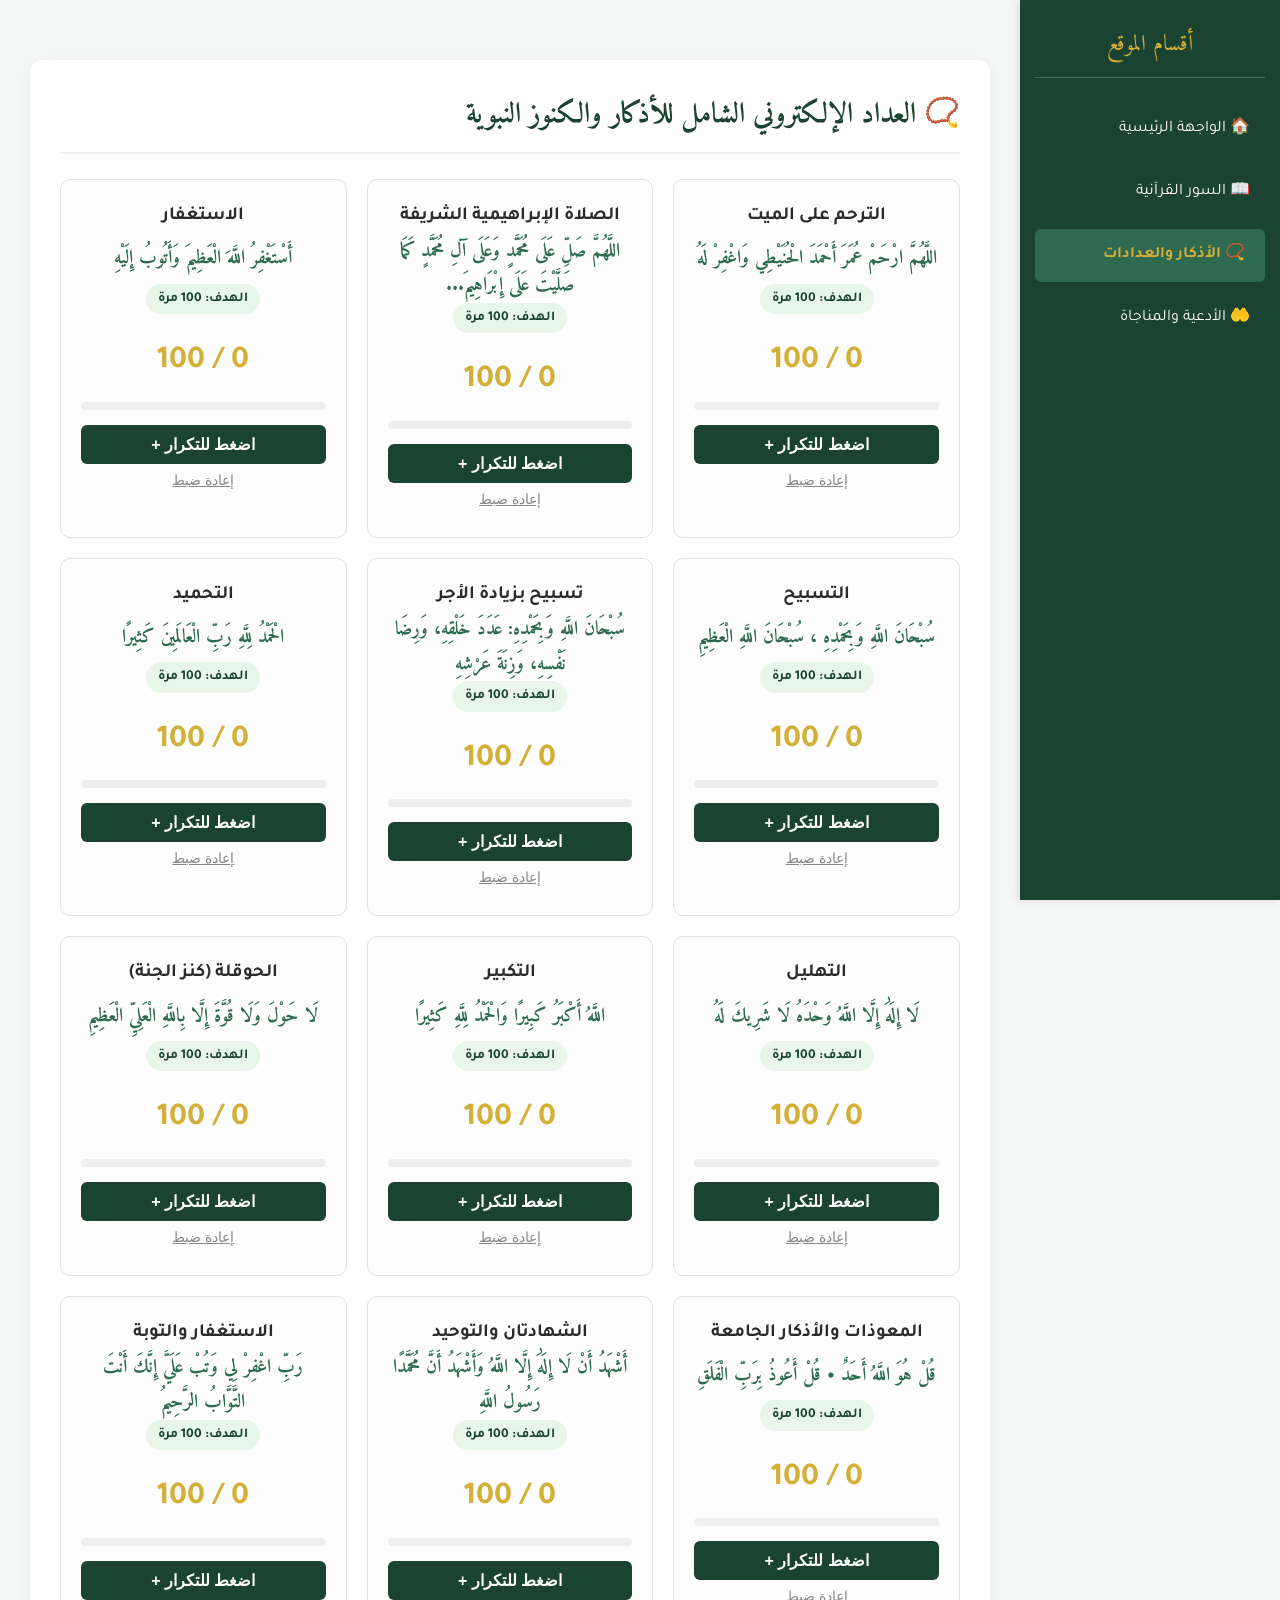
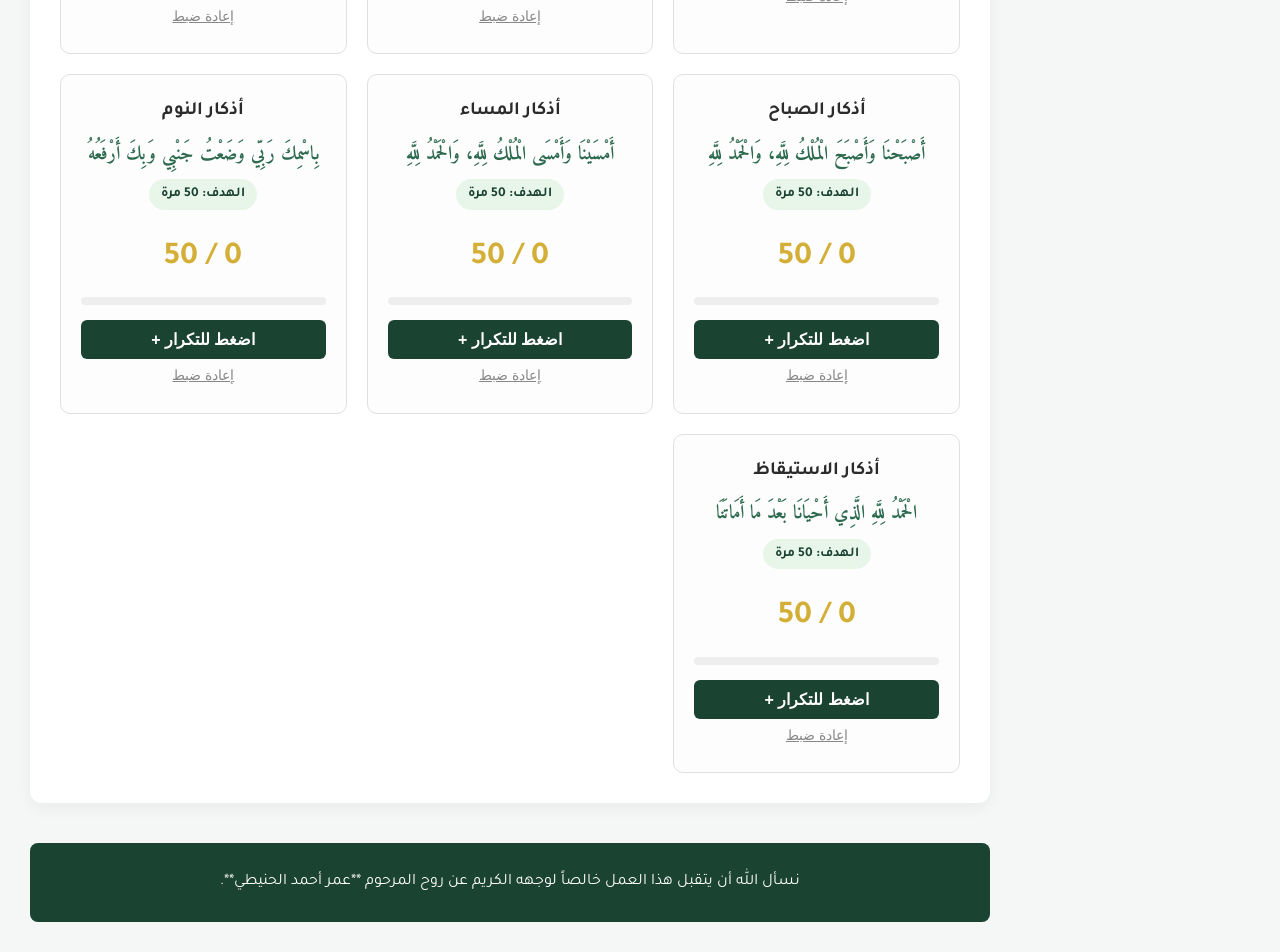
==== commit 768ec610: "Update adhkar.html" ====
--- a/adhkar.html
+++ b/adhkar.html
@@ -22,10 +22,10 @@
     <div class="main-content">
         <main class="container" style="padding-top: 30px;">
             <section class="card">
-                <h2><span class="icon">📿</span> العداد الإلكتروني الشامل للأذكار</h2>
+                <h2><span class="icon">📿</span> العداد الإلكتروني الشامل للأذكار والكنوز النبوية</h2>
                 <div class="counter-grid">
                     
-                    <!-- 1. الترحم 100 -->
+                    <!-- 1. الترحم على الميت -->
                     <div class="counter-card">
                         <h3>الترحم على الميت</h3>
                         <p class="dhikr-text">اللَّهُمَّ ارْحَمْ عُمَرَ أَحْمَدَ الْحُنَيْطِي وَاغْفِرْ لَهُ</p>
@@ -36,7 +36,18 @@
                         <button class="btn-reset" onclick="resetCount('taraham')">إعادة ضبط</button>
                     </div>
 
-                    <!-- 2. الاستغفار 100 -->
+                    <!-- 2. الصلاة الإبراهيمية (الجديدة والأساسية) -->
+                    <div class="counter-card">
+                        <h3>الصلاة الإبراهيمية الشريفة</h3>
+                        <p class="dhikr-text">اللَّهُمَّ صَلِّ عَلَى مُحَمَّدٍ وَعَلَى آلِ مُحَمَّدٍ كَمَا صَلَّيْتَ عَلَى إِبْرَاهِيمَ...</p>
+                        <div class="target-badge">الهدف: 100 مرة</div>
+                        <div class="count-display"><span id="ibrahimiyyah-count">0</span> / 100</div>
+                        <div class="progress-bar"><div class="progress-fill" id="ibrahimiyyah-progress"></div></div>
+                        <button class="btn-count" onclick="increment('ibrahimiyyah', 100)">اضغط للتكرار +</button>
+                        <button class="btn-reset" onclick="resetCount('ibrahimiyyah')">إعادة ضبط</button>
+                    </div>
+
+                    <!-- 3. الاستغفار -->
                     <div class="counter-card">
                         <h3>الاستغفار</h3>
                         <p class="dhikr-text">أَسْتَغْفِرُ اللَّهَ الْعَظِيمَ وَأَتُوبُ إِلَيْهِ</p>
@@ -47,7 +58,7 @@
                         <button class="btn-reset" onclick="resetCount('istighfar')">إعادة ضبط</button>
                     </div>
 
-                    <!-- 3. التسبيح 100 -->
+                    <!-- 4. التسبيح -->
                     <div class="counter-card">
                         <h3>التسبيح</h3>
                         <p class="dhikr-text">سُبْحَانَ اللَّهِ وَبِحَمْدِهِ ، سُبْحَانَ اللَّهِ الْعَظِيمِ</p>
@@ -58,7 +69,18 @@
                         <button class="btn-reset" onclick="resetCount('tasbeeh')">إعادة ضبط</button>
                     </div>
 
-                    <!-- 4. التحميد 100 -->
+                    <!-- 5. تسبيح عظيم الأجر (الجديد) -->
+                    <div class="counter-card">
+                        <h3>تسبيح بزيادة الأجر</h3>
+                        <p class="dhikr-text">سُبْحَانَ اللَّهِ وَبِحَمْدِهِ: عَدَدَ خَلْقِهِ، وَرِضَا نَفْسِهِ، وَزِنَةَ عَرْشِهِ</p>
+                        <div class="target-badge">الهدف: 100 مرة</div>
+                        <div class="count-display"><span id="tasbeeh-extra-count">0</span> / 100</div>
+                        <div class="progress-bar"><div class="progress-fill" id="tasbeeh-extra-progress"></div></div>
+                        <button class="btn-count" onclick="increment('tasbeehExtra', 100)">اضغط للتكرار +</button>
+                        <button class="btn-reset" onclick="resetCount('tasbeehExtra')">إعادة ضبط</button>
+                    </div>
+
+                    <!-- 6. التحميد -->
                     <div class="counter-card">
                         <h3>التحميد</h3>
                         <p class="dhikr-text">الْحَمْدُ لِلَّهِ رَبِّ الْعَالَمِينَ كَثِيرًا</p>
@@ -69,7 +91,7 @@
                         <button class="btn-reset" onclick="resetCount('tahmeed')">إعادة ضبط</button>
                     </div>
 
-                    <!-- 5. التهليل 100 -->
+                    <!-- 7. التهليل -->
                     <div class="counter-card">
                         <h3>التهليل</h3>
                         <p class="dhikr-text">لَا إِلَٰهَ إِلَّا اللَّهُ وَحْدَهُ لَا شَرِيكَ لَهُ</p>
@@ -80,7 +102,7 @@
                         <button class="btn-reset" onclick="resetCount('tahleel')">إعادة ضبط</button>
                     </div>
 
-                    <!-- 6. التكبير 100 -->
+                    <!-- 8. التكبير -->
                     <div class="counter-card">
                         <h3>التكبير</h3>
                         <p class="dhikr-text">اللَّهُ أَكْبَرُ كَبِيرًا وَالْحَمْدُ لِلَّهِ كَثِيرًا</p>
@@ -91,7 +113,18 @@
                         <button class="btn-reset" onclick="resetCount('takbeer')">إعادة ضبط</button>
                     </div>
 
-                    <!-- 7. المعوذات والأذكار الجامعة 100 -->
+                    <!-- 9. الحوقلة (كنز الجنة - الجديد) -->
+                    <div class="counter-card">
+                        <h3>الحوقلة (كنز الجنة)</h3>
+                        <p class="dhikr-text">لَا حَوْلَ وَلَا قُوَّةَ إِلَّا بِاللَّهِ الْعَلِيِّ الْعَظِيمِ</p>
+                        <div class="target-badge">الهدف: 100 مرة</div>
+                        <div class="count-display"><span id="hawqala-count">0</span> / 100</div>
+                        <div class="progress-bar"><div class="progress-fill" id="hawqala-progress"></div></div>
+                        <button class="btn-count" onclick="increment('hawqala', 100)">اضغط للتكرار +</button>
+                        <button class="btn-reset" onclick="resetCount('hawqala')">إعادة ضبط</button>
+                    </div>
+
+                    <!-- 10. المعوذات والأذكار الجامعة -->
                     <div class="counter-card">
                         <h3>المعوذات والأذكار الجامعة</h3>
                         <p class="dhikr-text">قُلْ هُوَ اللَّهُ أَحَدٌ • قُلْ أَعُوذُ بِرَبِّ الْفَلَقِ</p>
@@ -102,7 +135,7 @@
                         <button class="btn-reset" onclick="resetCount('muawidhat')">إعادة ضبط</button>
                     </div>
 
-                    <!-- 8. الشهادتان والتوحيد 100 -->
+                    <!-- 11. الشهادتان والتوحيد -->
                     <div class="counter-card">
                         <h3>الشهادتان والتوحيد</h3>
                         <p class="dhikr-text">أَشْهَدُ أَنْ لَا إِلَٰهَ إِلَّا اللَّهُ وَأَشْهَدُ أَنَّ مُحَمَّدًا رَسُولُ اللَّهِ</p>
@@ -113,18 +146,7 @@
                         <button class="btn-reset" onclick="resetCount('shahaada')">إعادة ضبط</button>
                     </div>
 
-                    <!-- 9. الصلاة على النبي 100 -->
-                    <div class="counter-card">
-                        <h3>الصلاة على النبي ﷺ</h3>
-                        <p class="dhikr-text">اللَّهُمَّ صَلِّ وَسَلِّمْ وَبَارِكْ عَلَى نَبِيِّنَا مُحَمَّدٍ</p>
-                        <div class="target-badge">الهدف: 100 مرة</div>
-                        <div class="count-display"><span id="salawat-count">0</span> / 100</div>
-                        <div class="progress-bar"><div class="progress-fill" id="salawat-progress"></div></div>
-                        <button class="btn-count" onclick="increment('salawat', 100)">اضغط للتكرار +</button>
-                        <button class="btn-reset" onclick="resetCount('salawat')">إعادة ضبط</button>
-                    </div>
-
-                    <!-- 10. الاستغفار والتوبة 100 -->
+                    <!-- 12. الاستغفار والتوبة -->
                     <div class="counter-card">
                         <h3>الاستغفار والتوبة</h3>
                         <p class="dhikr-text">رَبِّ اغْفِرْ لِي وَتُبْ عَلَيَّ إِنَّكَ أَنْتَ التَّوَّابُ الرَّحِيمُ</p>
@@ -135,7 +157,7 @@
                         <button class="btn-reset" onclick="resetCount('tawba')">إعادة ضبط</button>
                     </div>
 
-                    <!-- 11. أذكار الصباح 50 -->
+                    <!-- 13. أذكار الصباح -->
                     <div class="counter-card">
                         <h3>أذكار الصباح</h3>
                         <p class="dhikr-text">أَصْبَحْنَا وَأَصْبَحَ الْمُلْكُ لِلَّهِ، وَالْحَمْدُ لِلَّهِ</p>
@@ -146,7 +168,7 @@
                         <button class="btn-reset" onclick="resetCount('sabah')">إعادة ضبط</button>
                     </div>
 
-                    <!-- 12. أذكار المساء 50 -->
+                    <!-- 14. أذكار المساء -->
                     <div class="counter-card">
                         <h3>أذكار المساء</h3>
                         <p class="dhikr-text">أَمْسَيْنَا وَأَمْسَى الْمُلْكُ لِلَّهِ، وَالْحَمْدُ لِلَّهِ</p>
@@ -157,7 +179,7 @@
                         <button class="btn-reset" onclick="resetCount('masaa')">إعادة ضبط</button>
                     </div>
 
-                    <!-- 13. أذكار النوم 50 -->
+                    <!-- 15. أذكار النوم -->
                     <div class="counter-card">
                         <h3>أذكار النوم</h3>
                         <p class="dhikr-text">بِاسْمِكَ رَبِّي وَضَعْتُ جَنْبِي وَبِكَ أَرْفَعُهُ</p>
@@ -168,7 +190,7 @@
                         <button class="btn-reset" onclick="resetCount('nawm')">إعادة ضبط</button>
                     </div>
 
-                    <!-- 14. أذكار الاستيقاظ 50 -->
+                    <!-- 16. أذكار الاستيقاظ -->
                     <div class="counter-card">
                         <h3>أذكار الاستيقاظ</h3>
                         <p class="dhikr-text">الْحَمْدُ لِلَّهِ الَّذِي أَحْيَانَا بَعْدَ مَا أَمَاتَنَا</p>
--- a/style.css
+++ b/style.css
@@ -10,9 +10,9 @@
 * { box-sizing: border-box; margin: 0; padding: 0; }
 body { font-family: 'Tajawal', sans-serif; background-color: var(--bg-color); color: var(--text-color); line-height: 1.8; display: flex; }
 
-/* الشريط الجانبي المرتب */
+/* الشريط الجانبي المرتب (حل مشكلة التداخل) */
 .sidebar {
-    width: 270px;
+    width: 260px;
     background: var(--primary-color);
     color: white;
     min-height: 100vh;
@@ -20,16 +20,17 @@
     position: fixed;
     right: 0;
     top: 0;
-    box-shadow: -3px 0 10px rgba(0,0,0,0.1);
+    box-shadow: -2px 0 10px rgba(0,0,0,0.1);
+    z-index: 1000;
 }
 
 .sidebar-title {
     font-family: 'Amiri', serif;
-    font-size: 1.5rem;
+    font-size: 1.4rem;
     color: var(--accent-color);
     text-align: center;
-    margin-bottom: 30px;
-    border-bottom: 2px solid rgba(255,255,255,0.2);
+    margin-bottom: 25px;
+    border-bottom: 1px solid rgba(255,255,255,0.2);
     padding-bottom: 12px;
 }
 
@@ -39,76 +40,72 @@
     background: transparent;
     border: none;
     color: white;
-    padding: 14px 18px;
+    padding: 12px 15px;
     text-align: right;
-    font-size: 1.05rem;
+    font-size: 1rem;
     text-decoration: none;
     cursor: pointer;
-    border-radius: 8px;
-    margin-bottom: 12px;
+    border-radius: 6px;
+    margin-bottom: 10px;
     transition: all 0.3s ease;
     font-family: 'Tajawal', sans-serif;
-    font-weight: 500;
+    white-space: nowrap;
 }
 
 .nav-btn:hover, .nav-btn.active {
     background: var(--secondary-color);
     color: var(--accent-color);
     font-weight: bold;
-    transform: translateX(-5px);
+    padding-right: 20px;
 }
 
 /* المحتوى الرئيسي */
 .main-content {
-    margin-right: 270px;
-    width: calc(100% - 270px);
+    margin-right: 260px;
+    width: calc(100% - 260px);
     padding: 30px;
 }
 
 .hero {
     background: linear-gradient(135deg, var(--primary-color), var(--secondary-color));
-    color: #ffffff; text-align: center; padding: 50px 20px; border-radius: 12px; border-bottom: 5px solid var(--accent-color); margin-bottom: 30px;
+    color: #ffffff; text-align: center; padding: 50px 20px; border-radius: 12px; border-bottom: 5px solid var(--accent-color); margin-bottom: 25px;
 }
-.bismillah { font-family: 'Amiri', serif; font-size: 1.4rem; color: var(--accent-color); display: block; margin-bottom: 10px; }
+.bismillah { font-family: 'Amiri', serif; font-size: 1.4rem; color: var(--accent-color); display: block; }
 .welcome-msg { font-size: 1.5rem; font-weight: 500; margin-top: 10px; }
-.hero .name { font-family: 'Amiri', serif; font-size: 2.8rem; color: var(--accent-color); margin: 15px 0; }
+.hero .name { font-family: 'Amiri', serif; font-size: 2.8rem; color: var(--accent-color); margin: 10px 0; }
 .dua-header { font-size: 1.1rem; opacity: 0.9; }
 
-.fatiha-box { background: rgba(255,255,255,0.1); padding: 25px; border-radius: 10px; margin-top: 25px; border: 1px solid var(--accent-color); text-align: center; }
-.fatiha-box h3 { font-family: 'Amiri', serif; color: var(--accent-color); font-size: 1.6rem; margin-bottom: 15px; }
+.fatiha-box { background: rgba(255,255,255,0.1); padding: 25px; border-radius: 10px; margin-top: 25px; border: 1px solid var(--accent-color); }
+.fatiha-box h3 { font-family: 'Amiri', serif; color: var(--accent-color); font-size: 1.6rem; margin-bottom: 10px; }
 
-.card { background: var(--card-bg); border-radius: 12px; padding: 30px; margin-bottom: 30px; box-shadow: 0 5px 15px rgba(0,0,0,0.05); }
+.card { background: var(--card-bg); border-radius: 12px; padding: 30px; box-shadow: 0 5px 15px rgba(0,0,0,0.05); margin-bottom: 30px; }
 .card h2 { font-family: 'Amiri', serif; color: var(--primary-color); border-bottom: 2px solid #eee; padding-bottom: 10px; margin-bottom: 25px; font-size: 1.8rem; }
 
-.sub-header { font-family: 'Amiri', serif; color: var(--secondary-color); font-size: 1.4rem; margin-top: 25px; margin-bottom: 15px; border-right: 4px solid var(--accent-color); padding-right: 10px; }
+.sub-header { font-family: 'Amiri', serif; color: var(--secondary-color); font-size: 1.4rem; margin-bottom: 15px; border-right: 4px solid var(--accent-color); padding-right: 10px; }
 
 .quran-item { background: #fafafa; border-right: 4px solid var(--secondary-color); padding: 20px; margin-bottom: 20px; border-radius: 8px; }
 .reciter-select { margin-bottom: 10px; font-weight: bold; }
-.reciter-select select { padding: 6px 12px; border-radius: 4px; border: 1px solid #ccc; font-family: 'Tajawal', sans-serif; }
-.quran-item audio { width: 100%; margin-top: 10px; }
+.reciter-select select { padding: 5px 10px; border-radius: 4px; border: 1px solid #ccc; font-family: 'Tajawal', sans-serif; }
+.quran-item audio { width: 100%; margin-top: 5px; }
 
-.counter-grid { display: grid; grid-template-columns: repeat(auto-fit, minmax(280px, 1fr)); gap: 20px; }
+.quran-text { font-family: 'Amiri', serif; font-size: 1.3rem; color: #333; line-height: 2.2; background: #fff; padding: 15px; border-radius: 6px; border: 1px solid #eee; }
+
+.counter-grid { display: grid; grid-template-columns: repeat(auto-fit, minmax(260px, 1fr)); gap: 20px; }
 .counter-card { background: #fdfdfd; border: 1px solid #e0e0e0; border-radius: 10px; padding: 20px; text-align: center; }
 
 .target-badge { display: inline-block; background: #e8f5e9; color: var(--primary-color); padding: 3px 12px; border-radius: 20px; font-size: 0.85rem; font-weight: bold; margin-bottom: 10px; }
-.dhikr-text { font-family: 'Amiri', serif; font-size: 1.2rem; font-weight: bold; color: var(--secondary-color); min-height: 60px; display: flex; align-items: center; justify-content: center; }
+.dhikr-text { font-family: 'Amiri', serif; font-size: 1.2rem; font-weight: bold; color: var(--secondary-color); min-height: 50px; display: flex; align-items: center; justify-content: center; }
 
 .count-display { font-size: 2rem; font-weight: bold; color: var(--accent-color); margin: 10px 0; }
 .progress-bar { width: 100%; height: 8px; background: #eee; border-radius: 4px; overflow: hidden; margin-bottom: 15px; }
 .progress-fill { height: 100%; width: 0%; background: var(--accent-color); transition: width 0.3s ease; }
 
-.btn-count { width: 100%; background-color: var(--primary-color); color: white; border: none; padding: 12px; font-size: 1.05rem; font-weight: bold; border-radius: 6px; cursor: pointer; transition: background 0.2s; }
+.btn-count { width: 100%; background-color: var(--primary-color); color: white; border: none; padding: 10px; font-size: 1rem; font-weight: bold; border-radius: 6px; cursor: pointer; }
 .btn-count:hover { background-color: var(--secondary-color); }
 .btn-reset { background: none; border: none; color: #888; font-size: 0.85rem; margin-top: 8px; cursor: pointer; text-decoration: underline; }
 
-.dua-grid { display: grid; grid-template-columns: repeat(auto-fit, minmax(300px, 1fr)); gap: 15px; }
+.dua-grid { display: grid; grid-template-columns: repeat(auto-fit, minmax(280px, 1fr)); gap: 15px; }
 .dua-box { background: #fafafa; border-right: 4px solid var(--accent-color); padding: 15px; border-radius: 6px; font-family: 'Amiri', serif; font-size: 1.2rem; }
 .dua-num { font-weight: bold; color: var(--primary-color); margin-left: 8px; }
 
 footer { text-align: center; padding: 25px 0; background: var(--primary-color); color: white; margin-top: 40px; border-radius: 8px; }
-
-@media (max-width: 768px) {
-    body { flex-direction: column; }
-    .sidebar { width: 100%; position: relative; min-height: auto; }
-    .main-content { margin-right: 0; width: 100%; padding: 15px; }
-}
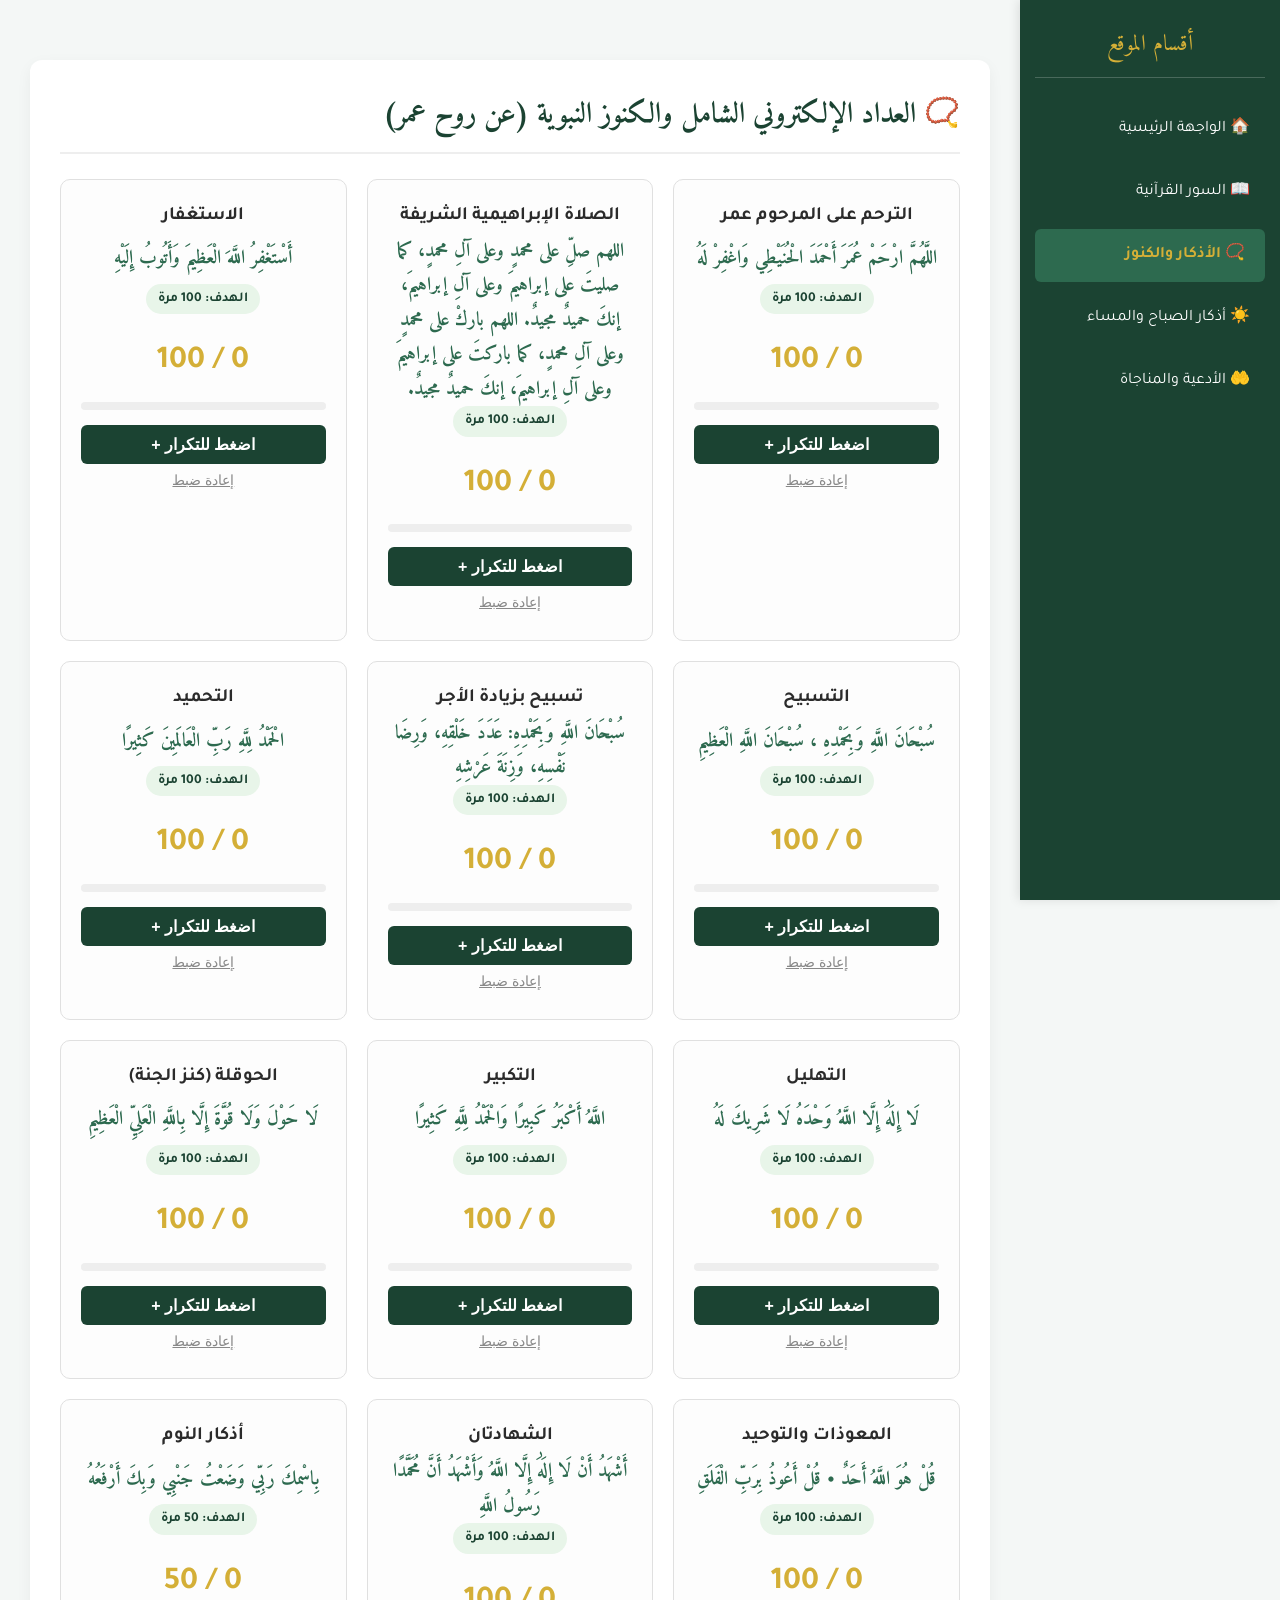
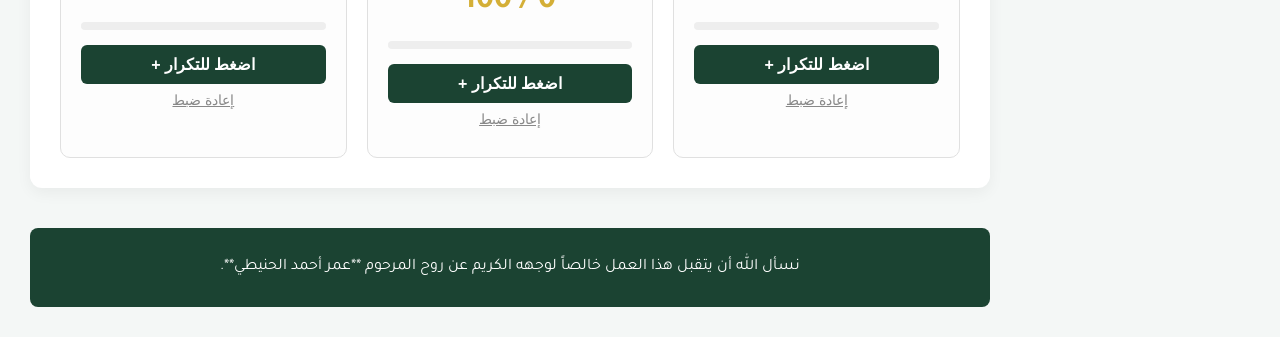
==== commit 1c8592d6: "Update adhkar.html" ====
--- a/adhkar.html
+++ b/adhkar.html
@@ -3,7 +3,7 @@
 <head>
     <meta charset="UTF-8">
     <meta name="viewport" content="width=device-width, initial-scale=1.0">
-    <title>الأذكار والعدادات - عمر أحمد الحنيطي</title>
+    <title>الأذكار والكنوز النبوية - عمر أحمد الحنيطي</title>
     <link rel="stylesheet" href="style.css">
     <link rel="preconnect" href="https://fonts.googleapis.com">
     <link rel="preconnect" href="https://fonts.gstatic.com" crossorigin>
@@ -15,19 +15,20 @@
         <div class="sidebar-title">أقسام الموقع</div>
         <a href="index.html" class="nav-btn">🏠 الواجهة الرئيسية</a>
         <a href="surahs.html" class="nav-btn">📖 السور القرآنية</a>
-        <a href="adhkar.html" class="nav-btn active">📿 الأذكار والعدادات</a>
+        <a href="adhkar.html" class="nav-btn active">📿 الأذكار والكنوز</a>
+        <a href="morning-evening.html" class="nav-btn">☀️ أذكار الصباح والمساء</a>
         <a href="duas.html" class="nav-btn">🤲 الأدعية والمناجاة</a>
     </aside>
 
     <div class="main-content">
         <main class="container" style="padding-top: 30px;">
             <section class="card">
-                <h2><span class="icon">📿</span> العداد الإلكتروني الشامل للأذكار والكنوز النبوية</h2>
+                <h2><span class="icon">📿</span> العداد الإلكتروني الشامل والكنوز النبوية (عن روح عمر)</h2>
                 <div class="counter-grid">
                     
-                    <!-- 1. الترحم على الميت -->
+                    <!-- 1. الترحم على عمر -->
                     <div class="counter-card">
-                        <h3>الترحم على الميت</h3>
+                        <h3>الترحم على المرحوم عمر</h3>
                         <p class="dhikr-text">اللَّهُمَّ ارْحَمْ عُمَرَ أَحْمَدَ الْحُنَيْطِي وَاغْفِرْ لَهُ</p>
                         <div class="target-badge">الهدف: 100 مرة</div>
                         <div class="count-display"><span id="taraham-count">0</span> / 100</div>
@@ -36,10 +37,10 @@
                         <button class="btn-reset" onclick="resetCount('taraham')">إعادة ضبط</button>
                     </div>
 
-                    <!-- 2. الصلاة الإبراهيمية (الجديدة والأساسية) -->
+                    <!-- 2. الصلاة الإبراهيمية الشريفة الكاملة -->
                     <div class="counter-card">
                         <h3>الصلاة الإبراهيمية الشريفة</h3>
-                        <p class="dhikr-text">اللَّهُمَّ صَلِّ عَلَى مُحَمَّدٍ وَعَلَى آلِ مُحَمَّدٍ كَمَا صَلَّيْتَ عَلَى إِبْرَاهِيمَ...</p>
+                        <p class="dhikr-text">اللهم صلِّ على محمدٍ وعلى آلِ محمدٍ، كما صليتَ على إبراهيمَ وعلى آلِ إبراهيمَ، إنكَ حميدٌ مجيدٌ. اللهم باركْ على محمدٍ وعلى آلِ محمدٍ، كما باركتَ على إبراهيمَ وعلى آلِ إبراهيمَ، إنكَ حميدٌ مجيدٌ.</p>
                         <div class="target-badge">الهدف: 100 مرة</div>
                         <div class="count-display"><span id="ibrahimiyyah-count">0</span> / 100</div>
                         <div class="progress-bar"><div class="progress-fill" id="ibrahimiyyah-progress"></div></div>
@@ -69,7 +70,7 @@
                         <button class="btn-reset" onclick="resetCount('tasbeeh')">إعادة ضبط</button>
                     </div>
 
-                    <!-- 5. تسبيح عظيم الأجر (الجديد) -->
+                    <!-- 5. تسبيح عظيم الأجر -->
                     <div class="counter-card">
                         <h3>تسبيح بزيادة الأجر</h3>
                         <p class="dhikr-text">سُبْحَانَ اللَّهِ وَبِحَمْدِهِ: عَدَدَ خَلْقِهِ، وَرِضَا نَفْسِهِ، وَزِنَةَ عَرْشِهِ</p>
@@ -113,7 +114,7 @@
                         <button class="btn-reset" onclick="resetCount('takbeer')">إعادة ضبط</button>
                     </div>
 
-                    <!-- 9. الحوقلة (كنز الجنة - الجديد) -->
+                    <!-- 9. الحوقلة (كنز الجنة) -->
                     <div class="counter-card">
                         <h3>الحوقلة (كنز الجنة)</h3>
                         <p class="dhikr-text">لَا حَوْلَ وَلَا قُوَّةَ إِلَّا بِاللَّهِ الْعَلِيِّ الْعَظِيمِ</p>
@@ -124,9 +125,9 @@
                         <button class="btn-reset" onclick="resetCount('hawqala')">إعادة ضبط</button>
                     </div>
 
-                    <!-- 10. المعوذات والأذكار الجامعة -->
+                    <!-- 10. المعوذات -->
                     <div class="counter-card">
-                        <h3>المعوذات والأذكار الجامعة</h3>
+                        <h3>المعوذات والتوحيد</h3>
                         <p class="dhikr-text">قُلْ هُوَ اللَّهُ أَحَدٌ • قُلْ أَعُوذُ بِرَبِّ الْفَلَقِ</p>
                         <div class="target-badge">الهدف: 100 مرة</div>
                         <div class="count-display"><span id="muawidhat-count">0</span> / 100</div>
@@ -135,9 +136,9 @@
                         <button class="btn-reset" onclick="resetCount('muawidhat')">إعادة ضبط</button>
                     </div>
 
-                    <!-- 11. الشهادتان والتوحيد -->
+                    <!-- 11. الشهادتان -->
                     <div class="counter-card">
-                        <h3>الشهادتان والتوحيد</h3>
+                        <h3>الشهادتان</h3>
                         <p class="dhikr-text">أَشْهَدُ أَنْ لَا إِلَٰهَ إِلَّا اللَّهُ وَأَشْهَدُ أَنَّ مُحَمَّدًا رَسُولُ اللَّهِ</p>
                         <div class="target-badge">الهدف: 100 مرة</div>
                         <div class="count-display"><span id="shahaada-count">0</span> / 100</div>
@@ -146,40 +147,7 @@
                         <button class="btn-reset" onclick="resetCount('shahaada')">إعادة ضبط</button>
                     </div>
 
-                    <!-- 12. الاستغفار والتوبة -->
-                    <div class="counter-card">
-                        <h3>الاستغفار والتوبة</h3>
-                        <p class="dhikr-text">رَبِّ اغْفِرْ لِي وَتُبْ عَلَيَّ إِنَّكَ أَنْتَ التَّوَّابُ الرَّحِيمُ</p>
-                        <div class="target-badge">الهدف: 100 مرة</div>
-                        <div class="count-display"><span id="tawba-count">0</span> / 100</div>
-                        <div class="progress-bar"><div class="progress-fill" id="tawba-progress"></div></div>
-                        <button class="btn-count" onclick="increment('tawba', 100)">اضغط للتكرار +</button>
-                        <button class="btn-reset" onclick="resetCount('tawba')">إعادة ضبط</button>
-                    </div>
-
-                    <!-- 13. أذكار الصباح -->
-                    <div class="counter-card">
-                        <h3>أذكار الصباح</h3>
-                        <p class="dhikr-text">أَصْبَحْنَا وَأَصْبَحَ الْمُلْكُ لِلَّهِ، وَالْحَمْدُ لِلَّهِ</p>
-                        <div class="target-badge">الهدف: 50 مرة</div>
-                        <div class="count-display"><span id="sabah-count">0</span> / 50</div>
-                        <div class="progress-bar"><div class="progress-fill" id="sabah-progress"></div></div>
-                        <button class="btn-count" onclick="increment('sabah', 50)">اضغط للتكرار +</button>
-                        <button class="btn-reset" onclick="resetCount('sabah')">إعادة ضبط</button>
-                    </div>
-
-                    <!-- 14. أذكار المساء -->
-                    <div class="counter-card">
-                        <h3>أذكار المساء</h3>
-                        <p class="dhikr-text">أَمْسَيْنَا وَأَمْسَى الْمُلْكُ لِلَّهِ، وَالْحَمْدُ لِلَّهِ</p>
-                        <div class="target-badge">الهدف: 50 مرة</div>
-                        <div class="count-display"><span id="masaa-count">0</span> / 50</div>
-                        <div class="progress-bar"><div class="progress-fill" id="masaa-progress"></div></div>
-                        <button class="btn-count" onclick="increment('masaa', 50)">اضغط للتكرار +</button>
-                        <button class="btn-reset" onclick="resetCount('masaa')">إعادة ضبط</button>
-                    </div>
-
-                    <!-- 15. أذكار النوم -->
+                    <!-- 12. أذكار النوم -->
                     <div class="counter-card">
                         <h3>أذكار النوم</h3>
                         <p class="dhikr-text">بِاسْمِكَ رَبِّي وَضَعْتُ جَنْبِي وَبِكَ أَرْفَعُهُ</p>
@@ -188,17 +156,6 @@
                         <div class="progress-bar"><div class="progress-fill" id="nawm-progress"></div></div>
                         <button class="btn-count" onclick="increment('nawm', 50)">اضغط للتكرار +</button>
                         <button class="btn-reset" onclick="resetCount('nawm')">إعادة ضبط</button>
-                    </div>
-
-                    <!-- 16. أذكار الاستيقاظ -->
-                    <div class="counter-card">
-                        <h3>أذكار الاستيقاظ</h3>
-                        <p class="dhikr-text">الْحَمْدُ لِلَّهِ الَّذِي أَحْيَانَا بَعْدَ مَا أَمَاتَنَا</p>
-                        <div class="target-badge">الهدف: 50 مرة</div>
-                        <div class="count-display"><span id="istiyqath-count">0</span> / 50</div>
-                        <div class="progress-bar"><div class="progress-fill" id="istiyqath-progress"></div></div>
-                        <button class="btn-count" onclick="increment('istiyqath', 50)">اضغط للتكرار +</button>
-                        <button class="btn-reset" onclick="resetCount('istiyqath')">إعادة ضبط</button>
                     </div>
 
                 </div>
